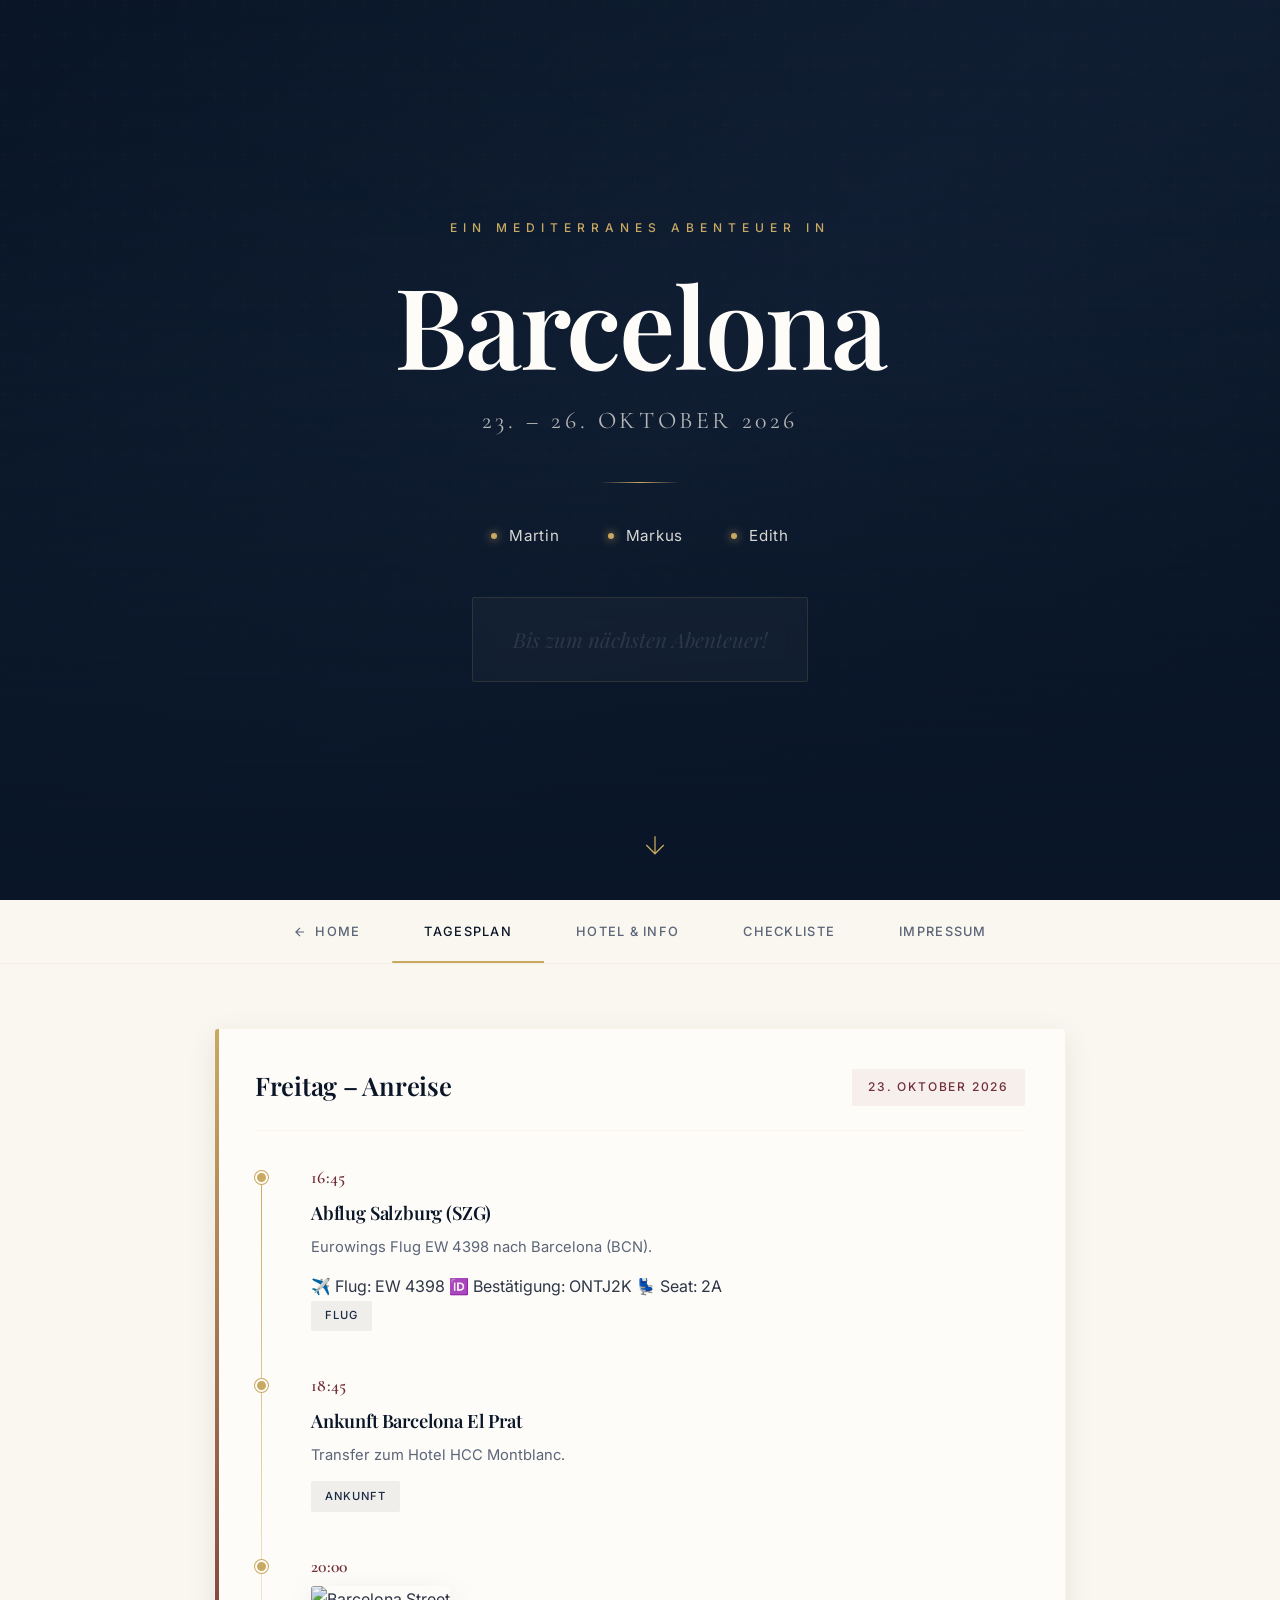
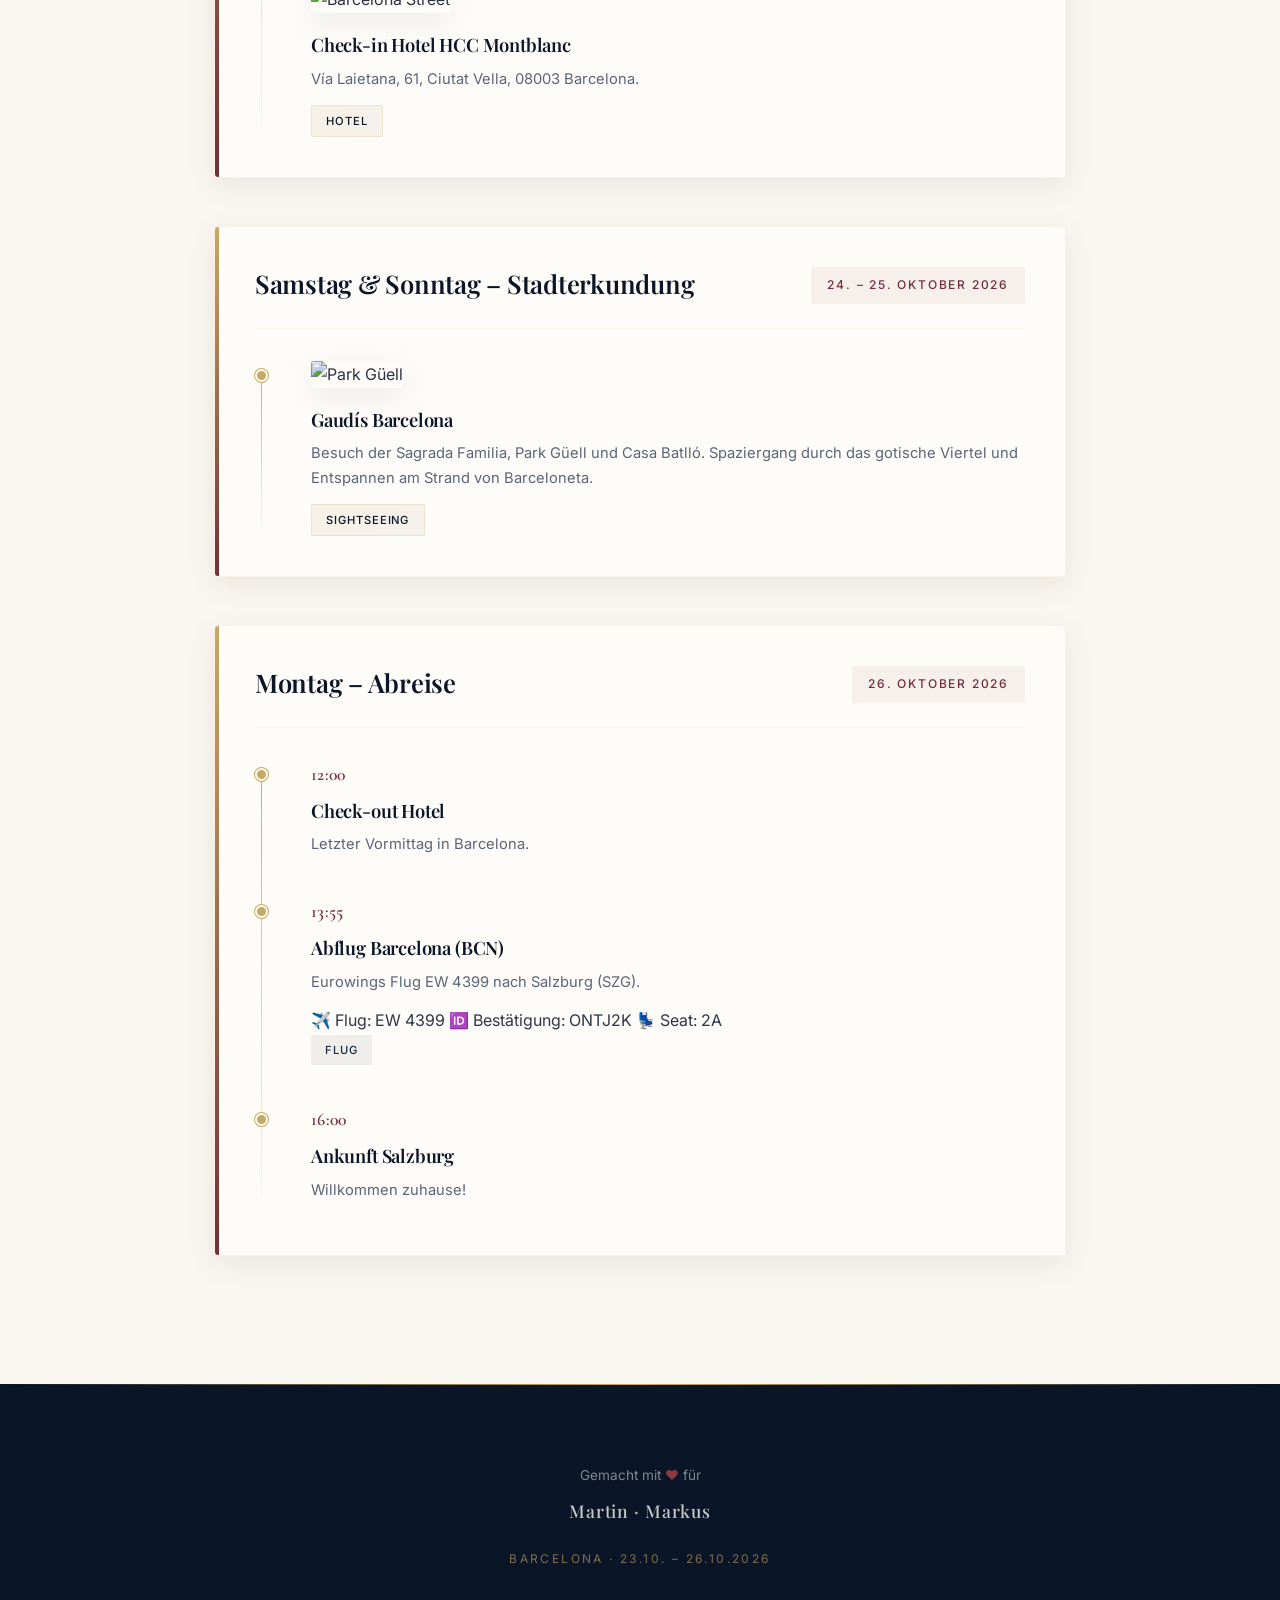
==== barcelona/index.html @ 57638e54 "feat: add Barcelona and Sicily trip pages, update portal with new trip cards and naming consistency" ====
<!doctype html>
<html lang="de">
    <head>
        <meta charset="UTF-8" />
        <meta name="viewport" content="width=device-width, initial-scale=1.0" />
        <title>Barcelona 2026 | Martin · Markus</title>
        <meta
            name="description"
            content="Reiseplan für Barcelona – 23. bis 26. Oktober 2026"
        />
        <meta name="theme-color" content="#0A1628" />
        <meta name="apple-mobile-web-app-capable" content="yes" />
        <meta
            name="apple-mobile-web-app-status-bar-style"
            content="black-translucent"
        />
        <meta name="apple-mobile-web-app-title" content="Barcelona 2026" />
        <meta property="og:title" content="Barcelona 2026" />
        <meta
            property="og:description"
            content="Reiseplan für Barcelona – 23. bis 26. Oktober 2026"
        />
        <meta property="og:type" content="website" />
        <link rel="manifest" href="../manifest.json" />
        <link
            rel="icon"
            href="data:image/svg+xml,%3Csvg xmlns='http://www.w3.org/2000/svg' viewBox='0 0 100 100'%3E%3Ctext y='.9em' font-size='90'%3E🇪🇸%3C/text%3E%3C/svg%3E"
        />
        <link rel="preconnect" href="https://fonts.googleapis.com" />
        <link rel="preconnect" href="https://fonts.gstatic.com" crossorigin />
        <link rel="preconnect" href="https://images.unsplash.com" crossorigin />
        <link
            href="https://fonts.googleapis.com/css2?family=Cormorant+Garamond:ital,wght@0,400;0,500;0,600;0,700;1,400;1,500&family=Inter:wght@300;400;500;600&family=Playfair+Display:ital,wght@0,400;0,500;0,600;0,700;0,800;1,400;1,500&display=swap"
            rel="stylesheet"
        />
        <link rel="stylesheet" href="../css/style.css" />
        <style>
            :root {
                /* Mediterranean / Spanish Palette */
                --theme-primary: #0a1628;
                --theme-primary-light: #1a2a42;
                --theme-primary-dark: #050d18;
                --theme-accent: #c9a962;
                --theme-accent-light: #ddbb70;
                --theme-accent-dark: #a68b4b;
                --theme-secondary: #722f37;
                --theme-secondary-light: #8b3a42;
                --hero-url: url("https://images.unsplash.com/photo-1511527661048-7fe73d85e9a4?w=1920&q=80"); /* Sagrada Familia */
            }
        </style>
    </head>
    <body data-trip-id="barcelona2026">
        <!-- ===== HEADER ===== -->
        <header>
            <div class="hero-bg"></div>
            <div class="hero-pattern"></div>
            <div class="hero-image" id="heroImage"></div>
            <div class="hero-overlay"></div>
            <div class="header-content">
                <p class="header-eyebrow">Ein mediterranes Abenteuer in</p>
                <h1>Barcelona</h1>
                <p class="subtitle">23. – 26. Oktober 2026</p>
                <hr class="gold-rule" />
                <div class="travelers">
                    <div class="traveler">
                        <span class="traveler-dot"></span>Martin
                    </div>
                    <div class="traveler">
                        <span class="traveler-dot"></span>Markus
                    </div>
                    <div class="traveler">
                        <span class="traveler-dot"></span>Edith
                    </div>
                </div>
                <div
                    class="countdown-container"
                    data-start="2026-10-23T16:45:00"
                    data-end="2026-10-26T16:00:00"
                >
                    <div class="countdown" id="countdown"></div>
                </div>
            </div>
            <div class="scroll-indicator">
                <svg viewBox="0 0 24 24">
                    <path d="M12 5v14M19 12l-7 7-7-7" />
                </svg>
            </div>
        </header>

        <!-- ===== NAVIGATION ===== -->
        <nav id="navbar">
            <div class="nav-container">
                <a
                    href="../index.html"
                    class="nav-btn"
                    style="
                        text-decoration: none;
                        display: flex;
                        align-items: center;
                        gap: 0.5rem;
                    "
                >
                    <svg
                        viewBox="0 0 24 24"
                        fill="none"
                        stroke="currentColor"
                        stroke-width="2"
                        style="width: 14px; height: 14px"
                    >
                        <path d="M19 12H5M12 19l-7-7 7-7" />
                    </svg>
                    Home
                </a>
                <button
                    class="nav-btn active"
                    onclick="showSection('plan', this)"
                >
                    Tagesplan
                </button>
                <button class="nav-btn" onclick="showSection('hotels', this)">
                    Hotel & Info
                </button>
                <button
                    class="nav-btn"
                    onclick="showSection('checklist', this)"
                >
                    Checkliste
                </button>
                <button
                    class="nav-btn"
                    onclick="showSection('impressum', this)"
                >
                    Impressum
                </button>
            </div>
        </nav>

        <!-- ===== MAIN ===== -->
        <main>
            <!-- ==================== TAGESPLAN ==================== -->
            <section id="plan" class="section active">
                <!-- DAY 1 -->
                <div class="day-card" data-date="2026-10-23">
                    <div class="day-header">
                        <h2 class="day-title">Freitag – Anreise</h2>
                        <span class="day-date">23. Oktober 2026</span>
                    </div>
                    <div class="timeline">
                        <div class="timeline-item">
                            <div class="timeline-time">16:45</div>
                            <div class="timeline-content">
                                <h3>Abflug Salzburg (SZG)</h3>
                                <p>
                                    Eurowings Flug EW 4398 nach Barcelona (BCN).
                                </p>
                                <div class="flight-info">
                                    <div class="flight-details">
                                        <span>✈️ Flug: EW 4398</span>
                                        <span>🆔 Bestätigung: ONTJ2K</span>
                                        <span>💺 Seat: 2A</span>
                                    </div>
                                </div>
                                <span class="tag transport">Flug</span>
                            </div>
                        </div>
                        <div class="timeline-item">
                            <div class="timeline-time">18:45</div>
                            <div class="timeline-content">
                                <h3>Ankunft Barcelona El Prat</h3>
                                <p>Transfer zum Hotel HCC Montblanc.</p>
                                <span class="tag transport">Ankunft</span>
                            </div>
                        </div>
                        <div class="timeline-item">
                            <div class="timeline-time">20:00</div>
                            <div class="timeline-content">
                                <img
                                    src="https://images.unsplash.com/photo-1583779457094-0cfcf1114e4a?w=800&q=80"
                                    alt="Barcelona Street"
                                    class="location-image"
                                    loading="lazy"
                                />
                                <h3>Check-in Hotel HCC Montblanc</h3>
                                <p>
                                    Vía Laietana, 61, Ciutat Vella, 08003
                                    Barcelona.
                                </p>
                                <span class="tag highlight">Hotel</span>
                            </div>
                        </div>
                    </div>
                </div>

                <!-- DAY 2 (Optional/Placeholder for content) -->
                <div class="day-card">
                    <div class="day-header">
                        <h2 class="day-title">
                            Samstag & Sonntag – Stadterkundung
                        </h2>
                        <span class="day-date">24. – 25. Oktober 2026</span>
                    </div>
                    <div class="timeline">
                        <div class="timeline-item">
                            <div class="timeline-content">
                                <img
                                    src="https://images.unsplash.com/photo-1523531294919-4bcd7c65e216?w=800&q=80"
                                    alt="Park Güell"
                                    class="location-image"
                                    loading="lazy"
                                />
                                <h3>Gaudís Barcelona</h3>
                                <p>
                                    Besuch der Sagrada Familia, Park Güell und
                                    Casa Batlló. Spaziergang durch das gotische
                                    Viertel und Entspannen am Strand von
                                    Barceloneta.
                                </p>
                                <span class="tag highlight">Sightseeing</span>
                            </div>
                        </div>
                    </div>
                </div>

                <!-- DAY 4 -->
                <div class="day-card" data-date="2026-10-26">
                    <div class="day-header">
                        <h2 class="day-title">Montag – Abreise</h2>
                        <span class="day-date">26. Oktober 2026</span>
                    </div>
                    <div class="timeline">
                        <div class="timeline-item">
                            <div class="timeline-time">12:00</div>
                            <div class="timeline-content">
                                <h3>Check-out Hotel</h3>
                                <p>Letzter Vormittag in Barcelona.</p>
                            </div>
                        </div>
                        <div class="timeline-item">
                            <div class="timeline-time">13:55</div>
                            <div class="timeline-content">
                                <h3>Abflug Barcelona (BCN)</h3>
                                <p>
                                    Eurowings Flug EW 4399 nach Salzburg (SZG).
                                </p>
                                <div class="flight-info">
                                    <div class="flight-details">
                                        <span>✈️ Flug: EW 4399</span>
                                        <span>🆔 Bestätigung: ONTJ2K</span>
                                        <span>💺 Seat: 2A</span>
                                    </div>
                                </div>
                                <span class="tag transport">Flug</span>
                            </div>
                        </div>
                        <div class="timeline-item">
                            <div class="timeline-time">16:00</div>
                            <div class="timeline-content">
                                <h3>Ankunft Salzburg</h3>
                                <p>Willkommen zuhause!</p>
                            </div>
                        </div>
                    </div>
                </div>
            </section>

            <!-- ==================== HOTEL & INFO ==================== -->
            <section id="hotels" class="section">
                <div class="day-card">
                    <div class="day-header">
                        <h2 class="day-title">Unterkunft</h2>
                    </div>
                    <div class="timeline">
                        <div class="timeline-item">
                            <div class="timeline-content">
                                <img
                                    src="https://images.unsplash.com/photo-1566073771259-6a8506099945?w=800&q=80"
                                    alt="Hotel"
                                    class="location-image"
                                    loading="lazy"
                                />
                                <h3>HCC Montblanc</h3>
                                <p>
                                    Vía Laietana, 61, Ciutat Vella, 08003
                                    Barcelona, Spanien
                                </p>
                                <p>
                                    <strong>Telefon:</strong> +34 933 43 55 55
                                </p>
                                <p><strong>Bestätigung:</strong> 6602003469</p>
                                <div class="map-container">
                                    <iframe
                                        src="https://www.openstreetmap.org/export/embed.html?bbox=2.170%2C41.385%2C2.180%2C41.390&amp;layer=mapnik&amp;marker=41.387%2C2.175"
                                    ></iframe>
                                </div>
                                <span class="tag highlight">Hotel</span>
                            </div>
                        </div>
                    </div>
                </div>
            </section>

            <!-- ==================== CHECKLISTE ==================== -->
            <section id="checklist" class="section">
                <div class="day-card">
                    <div class="day-header">
                        <h2 class="day-title">Reise-Checkliste</h2>
                    </div>
                    <div class="checklist">
                        <div class="checklist-item" onclick="toggleCheck(this)">
                            <div class="checkbox"></div>
                            <div class="checklist-text">
                                <h4>Online Check-in</h4>
                                <p>24h vor Abflug bei Eurowings</p>
                            </div>
                        </div>
                        <div class="checklist-item" onclick="toggleCheck(this)">
                            <div class="checkbox"></div>
                            <div class="checklist-text">
                                <h4>Sagrada Familia Tickets</h4>
                                <p>Frühzeitig online buchen!</p>
                            </div>
                            <span class="priority high">Wichtig</span>
                        </div>
                        <div class="checklist-item" onclick="toggleCheck(this)">
                            <div class="checkbox"></div>
                            <div class="checklist-text">
                                <h4>Park Güell Tickets</h4>
                                <p>Sonnenuntergang einplanen</p>
                            </div>
                        </div>
                    </div>
                </div>
            </section>

            <!-- ==================== IMPRESSUM ==================== -->
            <section id="impressum" class="section">
                <div class="day-card">
                    <div class="day-header">
                        <h2 class="day-title">Impressum</h2>
                    </div>
                    <div class="emergency-card">
                        <p><strong>Verantwortlich für den Inhalt:</strong></p>
                        <p>
                            Martin Danicek<br />
                            E-Mail: martin@danicek.at
                        </p>

                        <p style="margin-top: 1rem">
                            <strong>Haftungsausschluss:</strong><br />
                            Diese Website dient ausschließlich privaten Zwecken
                            zur Koordination der Familienreise.
                        </p>
                    </div>
                </div>
            </section>
        </main>

        <!-- ===== FOOTER ===== -->
        <footer>
            <p>Gemacht mit <span class="footer-heart">♥</span> für</p>
            <p class="footer-names">Martin · Markus</p>
            <p class="footer-date">Barcelona · 23.10. – 26.10.2026</p>
        </footer>

        <script src="../js/main.js"></script>
    </body>
</html>
---- css/style.css ----
:root {
    /* DEFAULT THEME (Can be overridden in trip index.html) */
    --theme-primary: #0A1628;
    --theme-primary-light: #1A2A42;
    --theme-primary-dark: #050D18;
    --theme-accent: #C9A962;
    --theme-accent-light: #DDBB70;
    --theme-accent-dark: #A68B4B;
    --theme-secondary: #722F37;
    --theme-secondary-light: #8B3A42;

    --cream: #FAF7F0;
    --cream-dark: #F0EBE0;
    --warm-white: #FEFCF8;
    --charcoal: #1F1F1F;
    --text-primary: #2D3748;
    --text-secondary: #5A6578;
    --text-muted: #8B95A5;

    /* Shadows */
    --shadow-sm: 0 2px 8px rgba(10, 22, 40, 0.06);
    --shadow-md: 0 8px 30px rgba(10, 22, 40, 0.08);
    --shadow-lg: 0 20px 60px rgba(10, 22, 40, 0.12);
    --shadow-accent: 0 8px 30px rgba(201, 169, 98, 0.15);

    /* Transitions */
    --transition-fast: 0.2s cubic-bezier(0.4, 0, 0.2, 1);
    --transition-base: 0.35s cubic-bezier(0.4, 0, 0.2, 1);
    --transition-slow: 0.5s cubic-bezier(0.4, 0, 0.2, 1);
    --transition-bounce: 0.5s cubic-bezier(0.34, 1.56, 0.64, 1);
}

* { margin: 0; padding: 0; box-sizing: border-box; }

html {
    scroll-behavior: smooth;
    scroll-padding-top: 80px;
}

body {
    font-family: 'Inter', -apple-system, BlinkMacSystemFont, sans-serif;
    background: var(--cream);
    color: var(--text-primary);
    line-height: 1.7;
    font-weight: 400;
    overflow-x: hidden;
    -webkit-font-smoothing: antialiased;
    -moz-osx-font-smoothing: grayscale;
}

/* ===== ANIMATED BACKGROUND PATTERN ===== */
body::before {
    content: '';
    position: fixed;
    inset: 0;
    z-index: -1;
    opacity: 0.4;
    background-image:
        radial-gradient(circle at 20% 30%, var(--theme-accent-opacity, rgba(201, 169, 98, 0.03)) 0%, transparent 40%),
        radial-gradient(circle at 80% 70%, var(--theme-secondary-opacity, rgba(114, 47, 55, 0.02)) 0%, transparent 40%);
    pointer-events: none;
}

/* ===== HEADER - PARALLAX HERO ===== */
header {
    position: relative;
    min-height: 100vh;
    display: flex;
    align-items: center;
    justify-content: center;
    overflow: hidden;
    background: var(--theme-primary);
}

.hero-bg {
    position: absolute;
    inset: 0;
    background:
        linear-gradient(135deg, var(--theme-primary) 0%, var(--theme-primary-light) 50%, var(--theme-primary) 100%);
    z-index: 0;
}

.hero-pattern {
    position: absolute;
    inset: 0;
    opacity: 0.03;
    background-image: url("data:image/svg+xml,%3Csvg width='60' height='60' viewBox='0 0 60 60' xmlns='http://www.w3.org/2000/svg'%3E%3Cg fill='none' fill-rule='evenodd'%3E%3Cg fill='%23C9A962' fill-opacity='1'%3E%3Cpath d='M36 34v-4h-2v4h-4v2h4v4h2v-4h4v-2h-4zm0-30V0h-2v4h-4v2h4v4h2V6h4V4h-4zM6 34v-4H4v4H0v2h4v4h2v-4h4v-2H6zM6 4V0H4v4H0v2h4v4h2V6h4V4H6z'/%3E%3C/g%3E%3C/g%3E%3C/svg%3E");
    animation: patternMove 60s linear infinite;
}

@keyframes patternMove {
    0% { transform: translate(0, 0); }
    100% { transform: translate(60px, 60px); }
}

.hero-image {
    position: absolute;
    inset: 0;
    background:
        linear-gradient(to bottom, rgba(10, 22, 40, 0.3) 0%, rgba(10, 22, 40, 0.7) 100%),
        var(--hero-url) center/cover;
    transform: scale(1.1);
    transition: transform 0.1s ease-out;
    will-change: transform;
}

.hero-overlay {
    position: absolute;
    inset: 0;
    background: linear-gradient(
        180deg,
        rgba(10, 22, 40, 0.4) 0%,
        rgba(10, 22, 40, 0.2) 40%,
        rgba(10, 22, 40, 0.6) 70%,
        var(--theme-primary) 100%
    );
}

.header-content {
    position: relative;
    z-index: 2;
    text-align: center;
    padding: 2rem;
    max-width: 900px;
}

.header-eyebrow {
    font-family: 'Inter', sans-serif;
    font-weight: 500;
    font-size: 0.75rem;
    letter-spacing: 6px;
    text-transform: uppercase;
    color: var(--theme-accent);
    margin-bottom: 2rem;
    opacity: 0;
    animation: fadeInUp 1s ease 0.3s forwards;
}

h1 {
    font-family: 'Playfair Display', serif;
    font-weight: 600;
    font-size: clamp(3.5rem, 10vw, 7rem);
    line-height: 0.95;
    color: var(--warm-white);
    margin-bottom: 0.5rem;
    letter-spacing: -0.02em;
    opacity: 0;
    animation: fadeInUp 1s ease 0.5s forwards;
}

.header-ampersand {
    font-family: 'Playfair Display', serif;
    font-style: italic;
    font-weight: 400;
    color: var(--theme-accent);
    font-size: 0.8em;
    display: inline-block;
    margin: 0 0.1em;
}

.subtitle {
    font-family: 'Cormorant Garamond', serif;
    font-weight: 400;
    font-size: clamp(1.1rem, 3vw, 1.5rem);
    color: rgba(250, 247, 240, 0.7);
    letter-spacing: 0.15em;
    text-transform: uppercase;
    margin-top: 1.5rem;
    opacity: 0;
    animation: fadeInUp 1s ease 0.7s forwards;
}

.gold-rule {
    width: 80px;
    height: 1px;
    background: linear-gradient(90deg, transparent, var(--theme-accent), transparent);
    margin: 2.5rem auto;
    border: none;
    opacity: 0;
    animation: fadeInUp 1s ease 0.9s forwards;
}

.travelers {
    display: flex;
    justify-content: center;
    gap: 3rem;
    margin-top: 1rem;
    flex-wrap: wrap;
    opacity: 0;
    animation: fadeInUp 1s ease 1.1s forwards;
}

.traveler {
    display: flex;
    align-items: center;
    gap: 0.75rem;
    font-weight: 400;
    font-size: 0.95rem;
    color: rgba(250, 247, 240, 0.85);
    letter-spacing: 0.05em;
}

.traveler-dot {
    width: 6px;
    height: 6px;
    border-radius: 50%;
    background: var(--theme-accent);
    box-shadow: 0 0 10px var(--theme-accent);
}

/* Countdown in Header */
.countdown-container {
    margin-top: 3rem;
    padding: 1.5rem 2.5rem;
    background: rgba(255, 255, 255, 0.03);
    backdrop-filter: blur(10px);
    border: 1px solid rgba(201, 169, 98, 0.15);
    border-radius: 2px;
    display: inline-block;
    opacity: 0;
    animation: fadeInUp 1s ease 1.3s forwards;
}

.countdown {
    display: flex;
    justify-content: center;
    gap: 2.5rem;
    flex-wrap: wrap;
}

.countdown-unit {
    text-align: center;
    min-width: 60px;
}

.countdown-number {
    font-family: 'Playfair Display', serif;
    font-weight: 600;
    font-size: 2.5rem;
    color: var(--theme-accent);
    line-height: 1;
    text-shadow: 0 0 30px rgba(201, 169, 98, 0.3);
}

.countdown-label {
    font-size: 0.65rem;
    letter-spacing: 0.2em;
    text-transform: uppercase;
    color: rgba(250, 247, 240, 0.5);
    margin-top: 0.5rem;
}

.scroll-indicator {
    position: absolute;
    bottom: 2rem;
    left: 50%;
    transform: translateX(-50%);
    opacity: 0;
    animation: fadeInUp 1s ease 1.5s forwards, bounce 2s ease-in-out 2.5s infinite;
}

.scroll-indicator svg {
    width: 30px;
    height: 30px;
    stroke: var(--theme-accent);
    stroke-width: 1;
    fill: none;
}

@keyframes bounce {
    0%, 100% { transform: translateX(-50%) translateY(0); }
    50% { transform: translateX(-50%) translateY(10px); }
}

@keyframes fadeInUp {
    from { opacity: 0; transform: translateY(30px); }
    to { opacity: 1; transform: translateY(0); }
}

/* ===== NAVIGATION - GLASSMORPHISM ===== */
nav {
    position: sticky;
    top: 0;
    z-index: 1000;
    background: rgba(250, 247, 240, 0.85);
    backdrop-filter: blur(20px);
    -webkit-backdrop-filter: blur(20px);
    border-bottom: 1px solid rgba(201, 169, 98, 0.1);
    padding: 0;
    transition: var(--transition-base);
}

nav.scrolled {
    background: rgba(250, 247, 240, 0.95);
    box-shadow: var(--shadow-md);
}

.nav-container {
    max-width: 1000px;
    margin: 0 auto;
    display: flex;
    justify-content: center;
    gap: 0;
    padding: 0 1rem;
}

.nav-btn {
    position: relative;
    padding: 1.3rem 2rem;
    background: transparent;
    border: none;
    color: var(--text-secondary);
    cursor: pointer;
    transition: var(--transition-base);
    font-family: 'Inter', sans-serif;
    font-size: 0.8rem;
    font-weight: 500;
    letter-spacing: 0.1em;
    text-transform: uppercase;
    overflow: hidden;
}

.nav-btn::before {
    content: '';
    position: absolute;
    bottom: 0;
    left: 50%;
    transform: translateX(-50%) scaleX(0);
    width: 30px;
    height: 2px;
    background: var(--theme-accent);
    transition: transform var(--transition-base);
}

.nav-btn::after {
    content: '';
    position: absolute;
    inset: 0;
    background: linear-gradient(180deg, transparent 0%, rgba(201, 169, 98, 0.03) 100%);
    opacity: 0;
    transition: opacity var(--transition-base);
}

.nav-btn:hover {
    color: var(--theme-primary);
}

.nav-btn:hover::before {
    transform: translateX(-50%) scaleX(1);
}

.nav-btn:hover::after {
    opacity: 1;
}

.nav-btn.active {
    color: var(--theme-primary);
}

.nav-btn.active::before {
    transform: translateX(-50%) scaleX(1);
    width: 100%;
}

/* ===== MAIN ===== */
main {
    max-width: 900px;
    margin: 0 auto;
    padding: 4rem 1.5rem 5rem;
}

.section {
    display: none;
}

.section.active {
    display: block;
    animation: sectionFadeIn 0.6s cubic-bezier(0.4, 0, 0.2, 1);
}

@keyframes sectionFadeIn {
    from { opacity: 0; transform: translateY(20px); }
    to { opacity: 1; transform: translateY(0); }
}

/* ===== DAY CARDS ===== */
.day-card {
    background: var(--warm-white);
    border-radius: 4px;
    padding: 2.5rem;
    margin-bottom: 3rem;
    border: 1px solid rgba(201, 169, 98, 0.12);
    box-shadow: var(--shadow-md);
    position: relative;
    overflow: hidden;
    transition: var(--transition-base);
}

.day-card:hover {
    box-shadow: var(--shadow-lg);
    transform: translateY(-2px);
}

.day-card::before {
    content: '';
    position: absolute;
    top: 0;
    left: 0;
    width: 4px;
    height: 100%;
    background: linear-gradient(180deg, var(--theme-accent) 0%, var(--theme-secondary) 100%);
}

.day-header {
    display: flex;
    justify-content: space-between;
    align-items: flex-start;
    margin-bottom: 2rem;
    flex-wrap: wrap;
    gap: 1rem;
    padding-bottom: 1.5rem;
    border-bottom: 1px solid rgba(201, 169, 98, 0.1);
}

.day-title {
    font-family: 'Playfair Display', serif;
    font-weight: 600;
    font-size: 1.6rem;
    color: var(--theme-primary);
    letter-spacing: -0.01em;
    line-height: 1.3;
}

.day-date {
    font-family: 'Inter', sans-serif;
    font-weight: 500;
    font-size: 0.75rem;
    letter-spacing: 0.15em;
    text-transform: uppercase;
    color: var(--theme-secondary);
    background: rgba(114, 47, 55, 0.06);
    padding: 0.5rem 1rem;
    border-radius: 2px;
    white-space: nowrap;
}

/* ===== TIMELINE ===== */
.timeline {
    position: relative;
    padding-left: 2rem;
}

.timeline::before {
    content: '';
    position: absolute;
    left: 6px;
    top: 8px;
    bottom: 8px;
    width: 1px;
    background: linear-gradient(to bottom, var(--theme-accent), rgba(201, 169, 98, 0.1));
}

.timeline-item {
    position: relative;
    margin-bottom: 2.5rem;
    padding-left: 1.5rem;
    opacity: 0;
    transform: translateX(-10px);
    transition: opacity 0.5s ease, transform 0.5s ease;
}

.timeline-item.visible {
    opacity: 1;
    transform: translateX(0);
}

.timeline-item::before {
    content: '';
    position: absolute;
    left: -2rem;
    top: 0.5rem;
    width: 9px;
    height: 9px;
    border-radius: 50%;
    background: var(--theme-accent);
    border: 2px solid var(--warm-white);
    box-shadow: 0 0 0 1px var(--theme-accent);
    transition: var(--transition-base);
}

.timeline-item:hover::before {
    transform: scale(1.3);
    box-shadow: 0 0 0 2px var(--theme-accent), 0 0 15px rgba(201, 169, 98, 0.4);
}

.timeline-item:last-child { margin-bottom: 0; }

.timeline-time {
    font-family: 'Cormorant Garamond', serif;
    font-weight: 600;
    color: var(--theme-secondary);
    font-size: 1.1rem;
    margin-bottom: 0.3rem;
    letter-spacing: 0.02em;
}

.timeline-content h3 {
    font-family: 'Playfair Display', serif;
    font-weight: 600;
    font-size: 1.15rem;
    margin-bottom: 0.4rem;
    color: var(--theme-primary);
    letter-spacing: -0.01em;
}

.timeline-content p {
    color: var(--text-secondary);
    font-size: 0.92rem;
    margin-bottom: 0.8rem;
    line-height: 1.7;
}

/* ===== IMAGES ===== */
.location-image {
    width: 100%;
    height: 240px;
    object-fit: cover;
    border-radius: 3px;
    margin-bottom: 1rem;
    box-shadow: var(--shadow-md);
    transition: var(--transition-slow);
    filter: brightness(0.95) saturate(0.95);
}

.location-image:hover {
    transform: scale(1.02);
    filter: brightness(1) saturate(1);
    box-shadow: var(--shadow-lg);
}

/* ===== MAP EMBED ===== */
.map-container {
    width: 100%;
    height: 200px;
    border-radius: 3px;
    overflow: hidden;
    margin-bottom: 1rem;
    box-shadow: var(--shadow-md);
    border: 1px solid rgba(201, 169, 98, 0.1);
}

.map-container iframe {
    width: 100%;
    height: 100%;
    border: none;
    filter: grayscale(0.2) contrast(1.05);
}

/* ===== TAGS ===== */
.tags {
    display: flex;
    flex-wrap: wrap;
    gap: 0.5rem;
    margin-top: 0.5rem;
}

.tag {
    display: inline-flex;
    align-items: center;
    padding: 0.35rem 0.9rem;
    font-size: 0.7rem;
    font-weight: 500;
    letter-spacing: 0.08em;
    text-transform: uppercase;
    border-radius: 2px;
    transition: var(--transition-fast);
}

.tag {
    background: rgba(10, 22, 40, 0.04);
    color: var(--text-secondary);
}

.tag:hover {
    background: rgba(10, 22, 40, 0.08);
    transform: translateY(-1px);
}

.tag.food {
    background: var(--theme-secondary-opacity, rgba(114, 47, 55, 0.08));
    color: var(--theme-secondary);
}

.tag.drink {
    background: var(--theme-accent-opacity-heavy, rgba(201, 169, 98, 0.12));
    color: var(--theme-accent-dark);
}

.tag.transport {
    background: rgba(10, 22, 40, 0.06);
    color: var(--theme-primary-light);
}

.tag.highlight {
    background: linear-gradient(135deg, rgba(201, 169, 98, 0.12) 0%, rgba(114, 47, 55, 0.06) 100%);
    color: var(--theme-primary);
    border: 1px solid rgba(201, 169, 98, 0.2);
}

/* ===== TRAIN INFO BOX ===== */
.train-info {
    background: linear-gradient(135deg, rgba(10, 22, 40, 0.02) 0%, rgba(201, 169, 98, 0.03) 100%);
    border: 1px solid rgba(201, 169, 98, 0.15);
    border-radius: 3px;
    padding: 1.2rem 1.5rem;
    margin: 1rem 0;
    font-size: 0.9rem;
}

.train-info-header {
    display: flex;
    align-items: center;
    gap: 0.5rem;
    font-weight: 600;
    color: var(--theme-primary);
    margin-bottom: 0.5rem;
    font-family: 'Playfair Display', serif;
}

.train-info-header svg {
    width: 18px;
    height: 18px;
    stroke: var(--theme-secondary);
}

.train-details {
    display: grid;
    grid-template-columns: repeat(auto-fit, minmax(150px, 1fr));
    gap: 0.8rem;
    margin-top: 0.8rem;
}

.train-detail {
    display: flex;
    align-items: center;
    gap: 0.4rem;
    font-size: 0.85rem;
    color: var(--text-secondary);
}

/* ===== RESTAURANTS ===== */
.restaurant-grid {
    display: grid;
    grid-template-columns: repeat(auto-fit, minmax(340px, 1fr));
    gap: 1.5rem;
    margin-top: 2rem;
}

.restaurant-card {
    background: var(--warm-white);
    border-radius: 4px;
    padding: 0;
    border: 1px solid rgba(201, 169, 98, 0.1);
    transition: var(--transition-base);
    position: relative;
    overflow: hidden;
    display: flex;
    flex-direction: column;
}

.restaurant-card:hover {
    transform: translateY(-6px);
    box-shadow: var(--shadow-accent);
}

.restaurant-card::before {
    content: '';
    position: absolute;
    top: 0;
    left: 0;
    width: 100%;
    height: 3px;
    background: linear-gradient(90deg, var(--theme-accent), var(--theme-secondary));
    transform: scaleX(0);
    transform-origin: left;
    transition: transform var(--transition-slow);
}

.restaurant-card:hover::before {
    transform: scaleX(1);
}

.restaurant-image-container {
    position: relative;
    overflow: hidden;
    height: 180px;
}

.restaurant-image {
    width: 100%;
    height: 100%;
    object-fit: cover;
    transition: var(--transition-slow);
}

.restaurant-card:hover .restaurant-image {
    transform: scale(1.08);
}

.restaurant-image-overlay {
    position: absolute;
    inset: 0;
    background: linear-gradient(to top, rgba(10, 22, 40, 0.4) 0%, transparent 50%);
}

.restaurant-content {
    padding: 1.5rem;
    flex: 1;
    display: flex;
    flex-direction: column;
}

.restaurant-name {
    font-family: 'Playfair Display', serif;
    font-weight: 600;
    font-size: 1.2rem;
    color: var(--theme-primary);
    margin-bottom: 0.3rem;
}

.restaurant-type {
    color: var(--text-muted);
    font-size: 0.82rem;
    margin-bottom: 1rem;
    padding-bottom: 1rem;
    border-bottom: 1px solid rgba(201, 169, 98, 0.1);
}

.restaurant-details {
    flex: 1;
}

.restaurant-detail {
    display: flex;
    align-items: flex-start;
    gap: 0.6rem;
    margin-bottom: 0.6rem;
    font-size: 0.87rem;
    color: var(--text-secondary);
    line-height: 1.5;
}

.restaurant-detail svg {
    width: 16px;
    height: 16px;
    stroke: var(--theme-secondary);
    flex-shrink: 0;
    margin-top: 2px;
}

.restaurant-detail .urgent {
    color: var(--theme-secondary);
    font-weight: 500;
}

/* ===== BUTTONS ===== */
.btn {
    display: inline-flex;
    align-items: center;
    justify-content: center;
    gap: 0.5rem;
    padding: 0.75rem 1.5rem;
    font-family: 'Inter', sans-serif;
    font-weight: 500;
    font-size: 0.78rem;
    letter-spacing: 0.08em;
    text-transform: uppercase;
    text-decoration: none;
    border-radius: 2px;
    border: none;
    cursor: pointer;
    transition: var(--transition-base);
    margin-top: 1rem;
    background: var(--theme-primary);
    color: var(--cream);
    position: relative;
    overflow: hidden;
}

.btn::before {
    content: '';
    position: absolute;
    inset: 0;
    background: linear-gradient(135deg, transparent 0%, rgba(255,255,255,0.1) 100%);
    opacity: 0;
    transition: opacity var(--transition-fast);
}

.btn:hover {
    background: var(--theme-primary-light);
    transform: translateY(-2px);
    box-shadow: var(--shadow-md);
}

.btn:hover::before {
    opacity: 1;
}

.btn-secondary {
    background: transparent;
    color: var(--text-secondary);
    border: 1px solid rgba(201, 169, 98, 0.3);
}

.btn-secondary:hover {
    background: rgba(201, 169, 98, 0.06);
    color: var(--theme-primary);
    border-color: rgba(201, 169, 98, 0.5);
}

.btn-urgent {
    background: var(--theme-secondary);
}

.btn-urgent:hover {
    background: var(--theme-secondary-light);
}

.btn svg {
    width: 14px;
    height: 14px;
    transition: transform var(--transition-fast);
}

.btn:hover svg {
    transform: translateX(3px);
}

/* ===== CHECKLIST ===== */
.checklist {
    margin-top: 1rem;
}

.checklist-item {
    display: flex;
    align-items: center;
    gap: 1.2rem;
    padding: 1.2rem;
    border-bottom: 1px solid rgba(201, 169, 98, 0.08);
    cursor: pointer;
    transition: var(--transition-base);
    border-radius: 3px;
    margin-bottom: 0.5rem;
}

.checklist-item:hover {
    background: rgba(201, 169, 98, 0.03);
    padding-left: 1.5rem;
}

.checklist-item:last-child { border-bottom: none; margin-bottom: 0; }

.checkbox {
    width: 24px;
    height: 24px;
    border: 2px solid var(--theme-accent);
    border-radius: 3px;
    display: flex;
    align-items: center;
    justify-content: center;
    flex-shrink: 0;
    transition: var(--transition-bounce);
    background: transparent;
}

.checklist-item:hover .checkbox {
    transform: scale(1.1);
    box-shadow: 0 0 0 4px rgba(201, 169, 98, 0.1);
}

.checklist-item.checked .checkbox {
    background: var(--theme-primary);
    border-color: var(--theme-primary);
}

.checklist-item.checked .checkbox::after {
    content: '';
    width: 6px;
    height: 10px;
    border: solid var(--theme-accent);
    border-width: 0 2px 2px 0;
    transform: rotate(45deg) translate(-1px, -1px);
}

.checklist-item.checked .checklist-text h4 {
    text-decoration: line-through;
    color: var(--text-muted);
}

.checklist-text { flex: 1; }

.checklist-text h4 {
    font-family: 'Playfair Display', serif;
    font-weight: 500;
    font-size: 1rem;
    margin-bottom: 0.2rem;
    color: var(--theme-primary);
    transition: color var(--transition-fast);
}

.checklist-text p {
    font-size: 0.85rem;
    color: var(--text-muted);
}

.priority {
    padding: 0.3rem 0.8rem;
    border-radius: 2px;
    font-size: 0.68rem;
    font-weight: 500;
    letter-spacing: 0.06em;
    text-transform: uppercase;
    flex-shrink: 0;
}

.priority.high { background: var(--theme-secondary-opacity, rgba(114, 47, 55, 0.1)); color: var(--theme-secondary); }
.priority.medium { background: var(--theme-accent-opacity-heavy, rgba(201, 169, 98, 0.12)); color: var(--theme-accent-dark); }
.priority.low { background: rgba(10, 22, 40, 0.06); color: var(--text-secondary); }

/* ===== BACKUP ===== */
.backup-grid {
    display: grid;
    grid-template-columns: repeat(auto-fit, minmax(280px, 1fr));
    gap: 1.2rem;
    margin-top: 1.5rem;
}

.backup-card {
    background: var(--warm-white);
    border: 1px solid rgba(201, 169, 98, 0.1);
    border-radius: 4px;
    padding: 1.5rem;
    transition: var(--transition-base);
    position: relative;
}

.backup-card:hover {
    box-shadow: var(--shadow-md);
    transform: translateY(-3px);
    border-color: rgba(201, 169, 98, 0.2);
}

.backup-card::before {
    content: '';
    position: absolute;
    top: 0;
    left: 0;
    width: 3px;
    height: 0;
    background: var(--theme-secondary);
    transition: height var(--transition-base);
}

.backup-card:hover::before {
    height: 100%;
}

.backup-card h4 {
    font-family: 'Playfair Display', serif;
    color: var(--theme-secondary);
    font-weight: 600;
    font-size: 0.95rem;
    margin-bottom: 0.8rem;
}

.backup-card p {
    font-size: 0.88rem;
    color: var(--text-secondary);
    line-height: 1.7;
}

.backup-card a {
    color: var(--theme-primary);
    text-decoration: none;
    font-weight: 500;
    font-size: 0.85rem;
    border-bottom: 1px solid var(--theme-accent);
    transition: var(--transition-fast);
}

.backup-card a:hover {
    color: var(--theme-secondary);
    border-color: var(--theme-secondary);
}

/* ===== FOOTER ===== */
footer {
    text-align: center;
    padding: 5rem 2rem;
    background: var(--theme-primary);
    color: rgba(250, 247, 240, 0.5);
    font-size: 0.85rem;
    position: relative;
}

footer::before {
    content: '';
    position: absolute;
    top: 0;
    left: 0;
    right: 0;
    height: 1px;
    background: linear-gradient(90deg, transparent, var(--theme-accent), transparent);
}

.footer-heart {
    color: var(--theme-secondary-light);
    animation: heartbeat 2s ease-in-out infinite;
    display: inline-block;
}

@keyframes heartbeat {
    0%, 100% { transform: scale(1); }
    50% { transform: scale(1.1); }
}

.footer-names {
    font-family: 'Playfair Display', serif;
    font-weight: 500;
    font-size: 1.1rem;
    color: rgba(250, 247, 240, 0.8);
    margin-top: 0.5rem;
    letter-spacing: 0.05em;
}

.footer-date {
    font-size: 0.75rem;
    letter-spacing: 0.2em;
    text-transform: uppercase;
    margin-top: 1.5rem;
    color: var(--theme-accent);
    opacity: 0.6;
}

/* ===== SECTION HEADERS ===== */
.section-intro {
    color: var(--text-secondary);
    margin-bottom: 1.5rem;
    font-size: 0.95rem;
    font-style: italic;
    font-family: 'Cormorant Garamond', serif;
}

/* ===== QUICK LINKS BAR ===== */
.quick-links {
    display: flex;
    flex-wrap: wrap;
    gap: 1rem;
    justify-content: center;
    margin-bottom: 2rem;
    padding: 1rem;
    background: rgba(201, 169, 98, 0.04);
    border-radius: 4px;
    border: 1px solid rgba(201, 169, 98, 0.1);
}

.quick-link {
    display: inline-flex;
    align-items: center;
    gap: 0.4rem;
    padding: 0.5rem 1rem;
    font-size: 0.8rem;
    color: var(--text-secondary);
    text-decoration: none;
    border-radius: 2px;
    transition: var(--transition-fast);
    background: var(--warm-white);
    border: 1px solid rgba(201, 169, 98, 0.15);
}

.quick-link:hover {
    color: var(--theme-primary);
    border-color: var(--theme-accent);
    box-shadow: var(--shadow-sm);
}

.quick-link svg {
    width: 14px;
    height: 14px;
    stroke: var(--theme-secondary);
}

/* ===== RESPONSIVE ===== */
@media (max-width: 768px) {
    header { min-height: 90vh; }
    .header-content { padding: 1.5rem; }
    .day-card { padding: 1.8rem; margin-bottom: 2rem; }
    .day-header { flex-direction: column; align-items: flex-start; }
    .timeline { padding-left: 1.5rem; }
    .timeline::before { left: 4px; }
    .timeline-item::before { left: -1.75rem; width: 8px; height: 8px; }
    .travelers { gap: 1.5rem; }
    .location-image { height: 180px; }
    .restaurant-grid { grid-template-columns: 1fr; }
    .nav-btn { padding: 1rem 1.2rem; font-size: 0.75rem; letter-spacing: 0.06em; }
    .countdown-container { padding: 1rem 1.5rem; }
    .countdown { gap: 1.5rem; }
    .countdown-number { font-size: 2rem; }
    .map-container { height: 160px; }
}

@media (max-width: 480px) {
    h1 { font-size: 2.8rem; }
    .header-ampersand { font-size: 2.2rem; }
    .day-card { padding: 1.5rem; }
    .nav-btn { padding: 0.9rem 0.8rem; font-size: 0.7rem; }
    .backup-grid { grid-template-columns: 1fr; }
    .train-details { grid-template-columns: 1fr; }
    .quick-links { padding: 0.8rem; }
    .quick-link { font-size: 0.75rem; padding: 0.4rem 0.8rem; }
}

/* ===== PRINT ===== */
@media print {
    nav, .scroll-indicator, .hero-pattern, .hero-image { display: none; }
    header { min-height: auto; padding: 3rem 2rem; background: var(--theme-primary); }
    .section { display: block !important; page-break-before: always; }
    .section:first-of-type { page-break-before: avoid; }
    .day-card { break-inside: avoid; box-shadow: none; border: 1px solid #ddd; }
    .location-image { max-height: 150px; }
    .map-container { display: none; }
}

/* ===== LIVE MODE ===== */
.current-day {
    border: 2px solid var(--theme-accent);
    box-shadow: var(--shadow-accent), 0 0 0 1px var(--theme-accent);
}

.current-day::before {
    width: 6px;
    background: linear-gradient(180deg, var(--theme-accent) 0%, var(--theme-secondary) 50%, var(--theme-accent) 100%);
}

.live-badge {
    display: inline-flex;
    align-items: center;
    gap: 0.4rem;
    padding: 0.25rem 0.7rem;
    background: var(--theme-secondary);
    color: var(--warm-white);
    font-family: 'Inter', sans-serif;
    font-size: 0.65rem;
    font-weight: 500;
    letter-spacing: 0.08em;
    text-transform: uppercase;
    border-radius: 2px;
    margin-left: 0.6rem;
    vertical-align: middle;
    animation: pulse 2s ease-in-out infinite;
}

.live-badge::before {
    content: '';
    width: 5px;
    height: 5px;
    background: #4ade80;
    border-radius: 50%;
    box-shadow: 0 0 6px #4ade80;
}

@keyframes pulse {
    0%, 100% { opacity: 1; }
    50% { opacity: 0.75; }
}

.trip-status {
    text-align: center;
    padding: 1rem;
    background: rgba(201, 169, 98, 0.08);
    border: 1px solid rgba(201, 169, 98, 0.15);
    border-radius: 4px;
    margin-bottom: 2rem;
    font-family: 'Playfair Display', serif;
    color: var(--theme-primary);
    font-size: 1.05rem;
    letter-spacing: 0.02em;
}

.trip-status.ended {
    background: rgba(10, 22, 40, 0.04);
    border-color: rgba(10, 22, 40, 0.1);
    color: var(--text-muted);
}

/* ===== EMERGENCY & INFO CARDS ===== */
.emergency-card {
    background: linear-gradient(135deg, rgba(114, 47, 55, 0.06) 0%, rgba(114, 47, 55, 0.02) 100%);
    border: 1px solid rgba(114, 47, 55, 0.15);
    border-radius: 4px;
    padding: 1.5rem;
    margin-bottom: 1.5rem;
}

.emergency-card h4 {
    font-family: 'Playfair Display', serif;
    color: var(--theme-secondary);
    font-weight: 600;
    font-size: 1rem;
    margin-bottom: 1rem;
    display: flex;
    align-items: center;
    gap: 0.5rem;
}

.info-grid {
    display: grid;
    grid-template-columns: repeat(auto-fit, minmax(220px, 1fr));
    gap: 1rem;
}

.info-item {
    display: flex;
    align-items: flex-start;
    gap: 0.6rem;
    font-size: 0.88rem;
    color: var(--text-secondary);
    line-height: 1.5;
}

.info-item strong {
    color: var(--theme-primary);
    display: block;
    font-size: 0.75rem;
    text-transform: uppercase;
    letter-spacing: 0.06em;
    margin-bottom: 0.15rem;
    font-weight: 600;
}

.info-item svg {
    width: 16px;
    height: 16px;
    stroke: var(--theme-secondary);
    flex-shrink: 0;
    margin-top: 2px;
}

.emergency-number {
    font-family: 'Playfair Display', serif;
    font-size: 1.2rem;
    color: var(--theme-secondary);
    font-weight: 600;
    letter-spacing: 0.02em;
}

/* ===== REDUCED MOTION ===== */
@media (prefers-reduced-motion: reduce) {
    *, *::before, *::after {
        animation-duration: 0.01ms !important;
        animation-iteration-count: 1 !important;
        transition-duration: 0.01ms !important;
        scroll-behavior: auto !important;
    }
    .hero-pattern { animation: none; }
    .scroll-indicator { animation: none; }
    .live-badge { animation: none; }
}

/* ===== UTILITY ===== */
.text-center { text-align: center; }
.mt-2 { margin-top: 2rem; }
.mb-2 { margin-bottom: 2rem; }
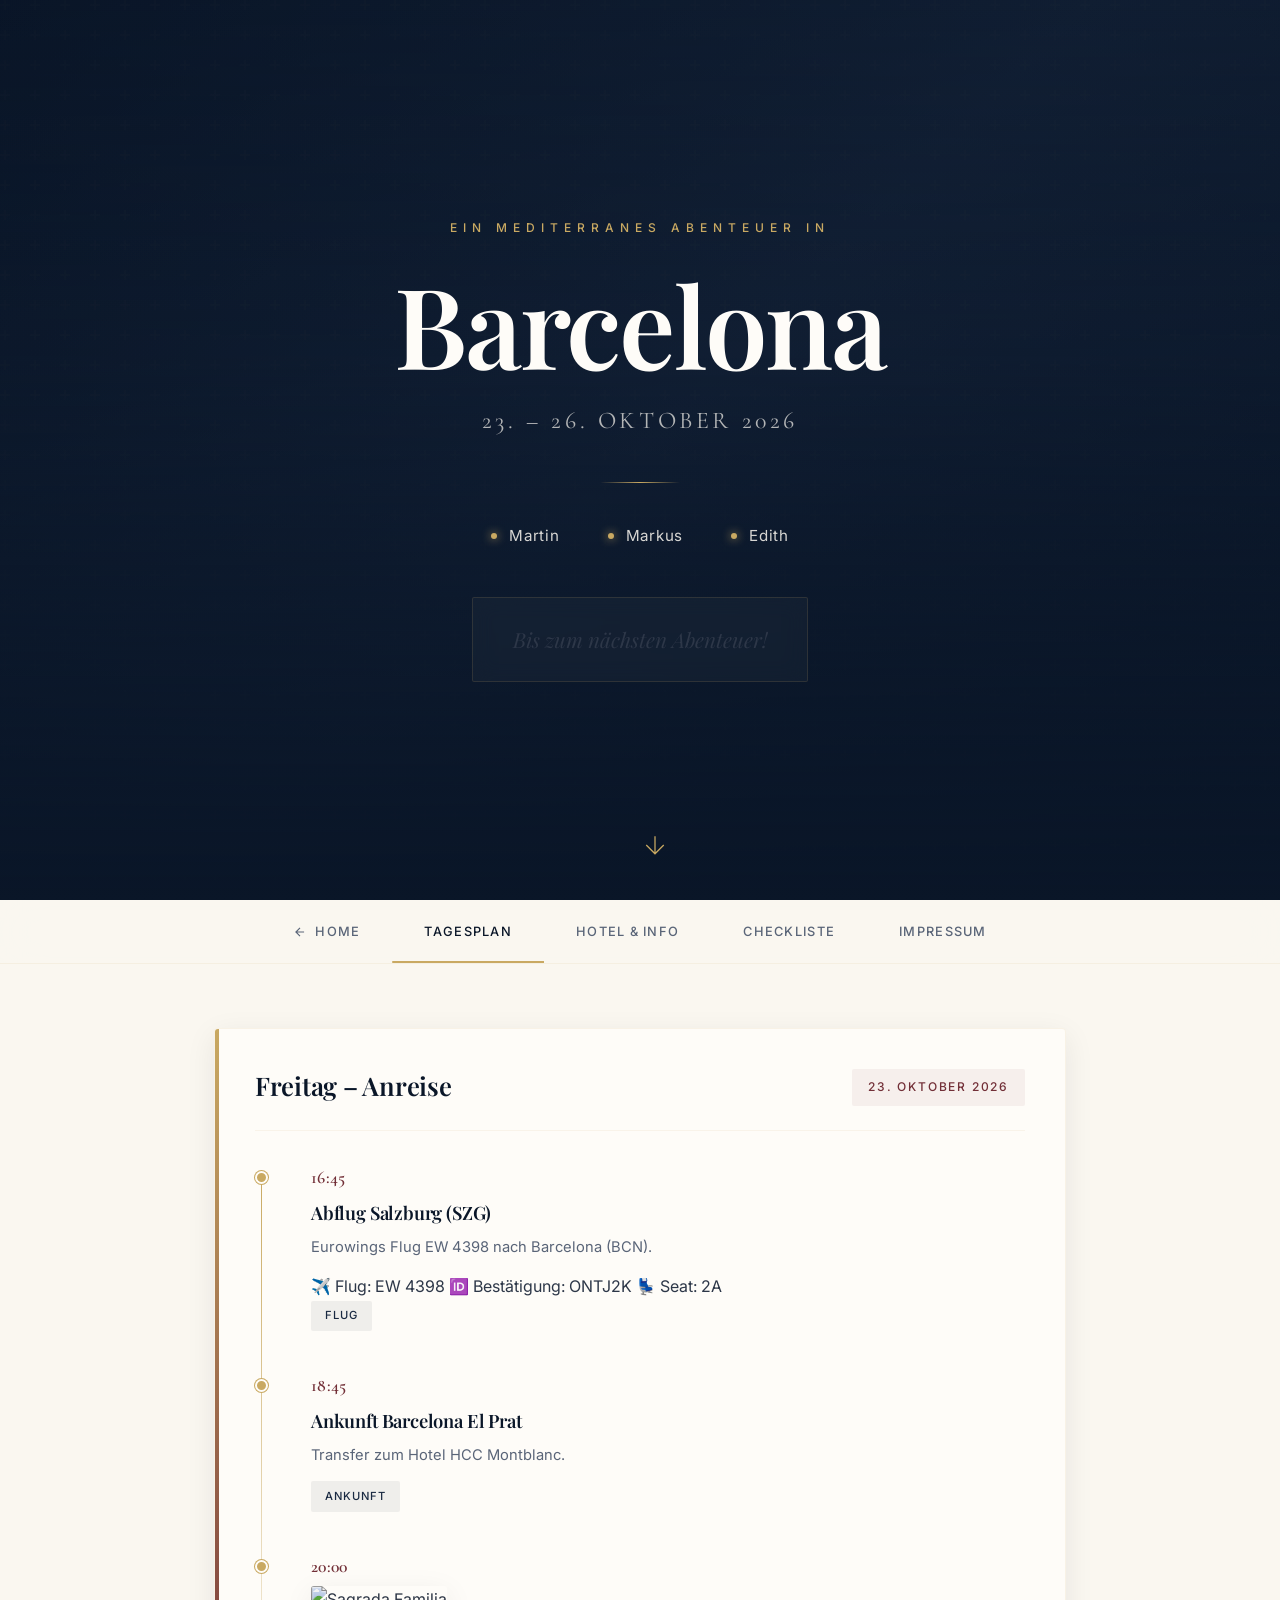
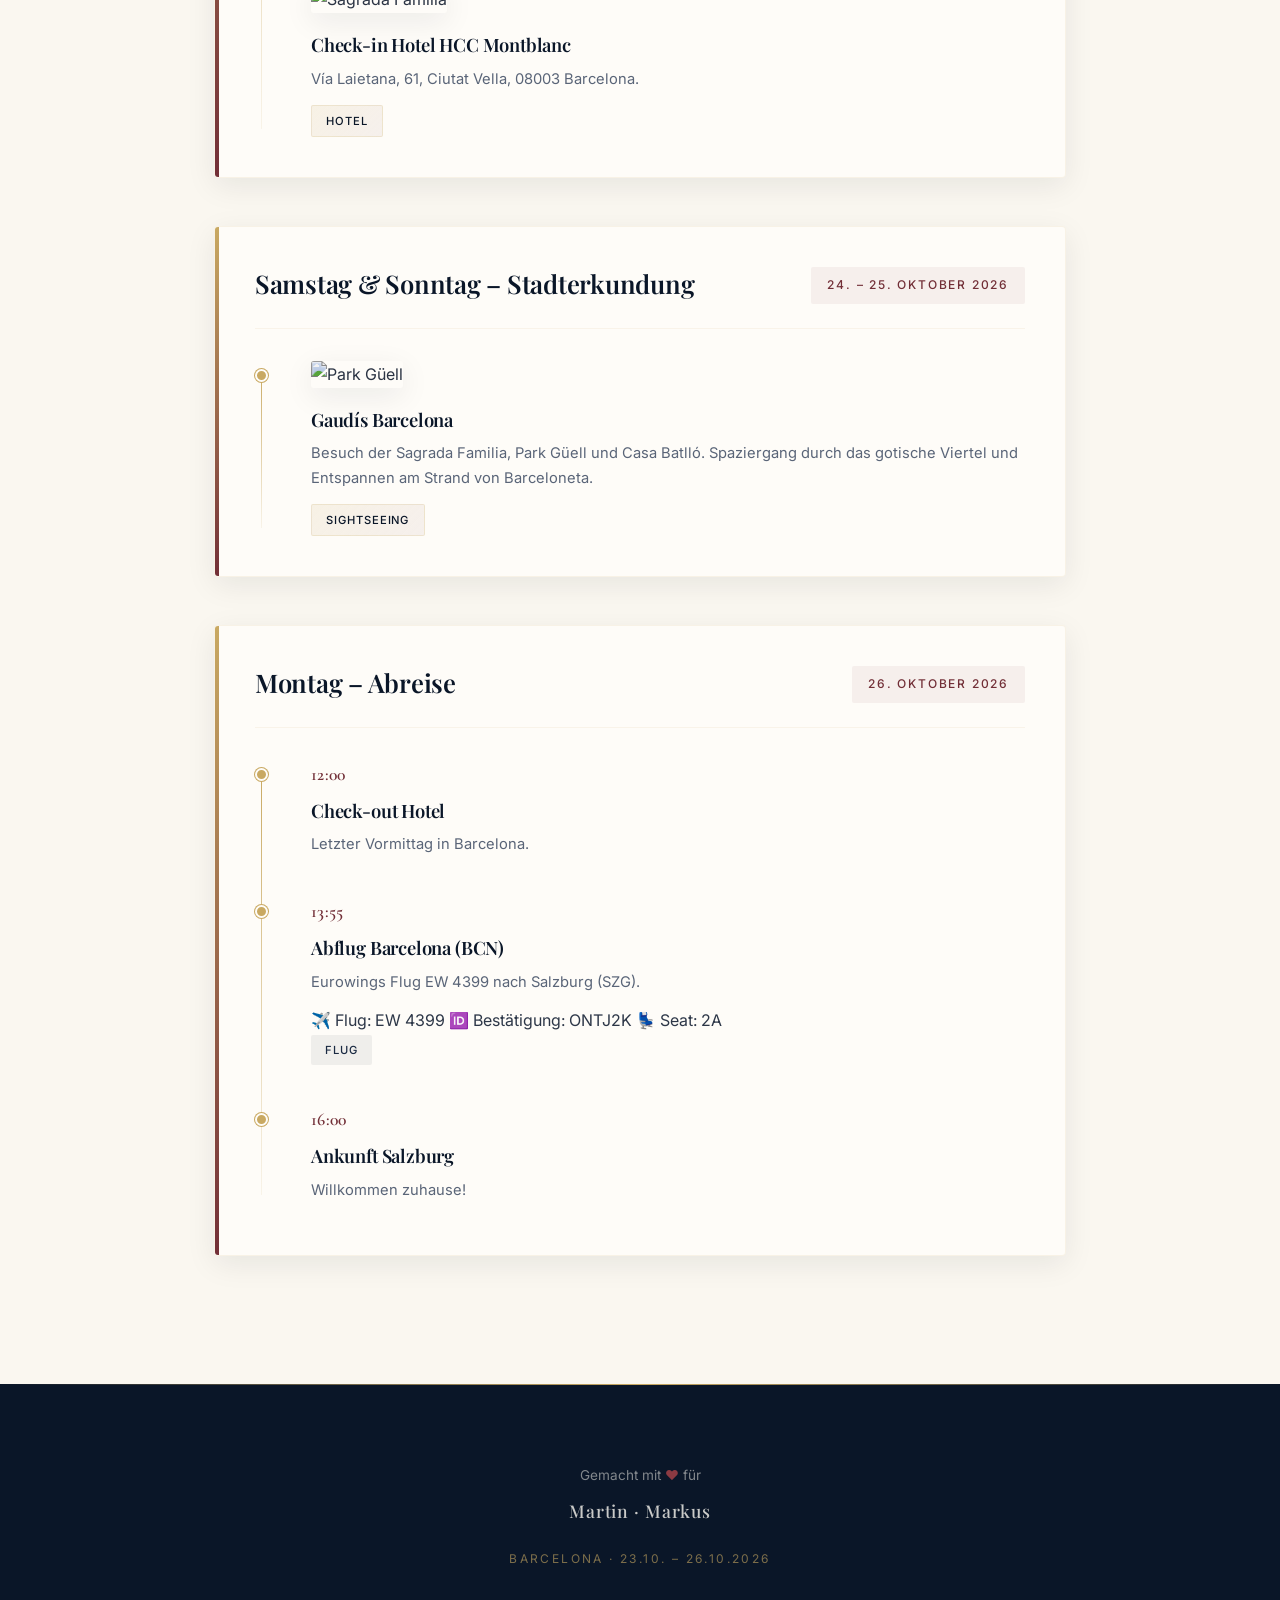
==== commit 70cddf7e: "style: update hero and location images for Barcelona and Sicily for better accuracy and impact" ====
--- a/barcelona/index.html
+++ b/barcelona/index.html
@@ -45,7 +45,7 @@
                 --theme-accent-dark: #a68b4b;
                 --theme-secondary: #722f37;
                 --theme-secondary-light: #8b3a42;
-                --hero-url: url("https://images.unsplash.com/photo-1511527661048-7fe73d85e9a4?w=1920&q=80"); /* Sagrada Familia */
+                --hero-url: url("https://images.unsplash.com/photo-1539333302071-f8e8cdce0929?w=1920&q=80"); /* Eixample Aerial */
             }
         </style>
     </head>
@@ -175,8 +175,8 @@
                             <div class="timeline-time">20:00</div>
                             <div class="timeline-content">
                                 <img
-                                    src="https://images.unsplash.com/photo-1583779457094-0cfcf1114e4a?w=800&q=80"
-                                    alt="Barcelona Street"
+                                    src="https://images.unsplash.com/photo-1511527661048-7fe73d85e9a4?w=800&q=80"
+                                    alt="Sagrada Familia"
                                     class="location-image"
                                     loading="lazy"
                                 />
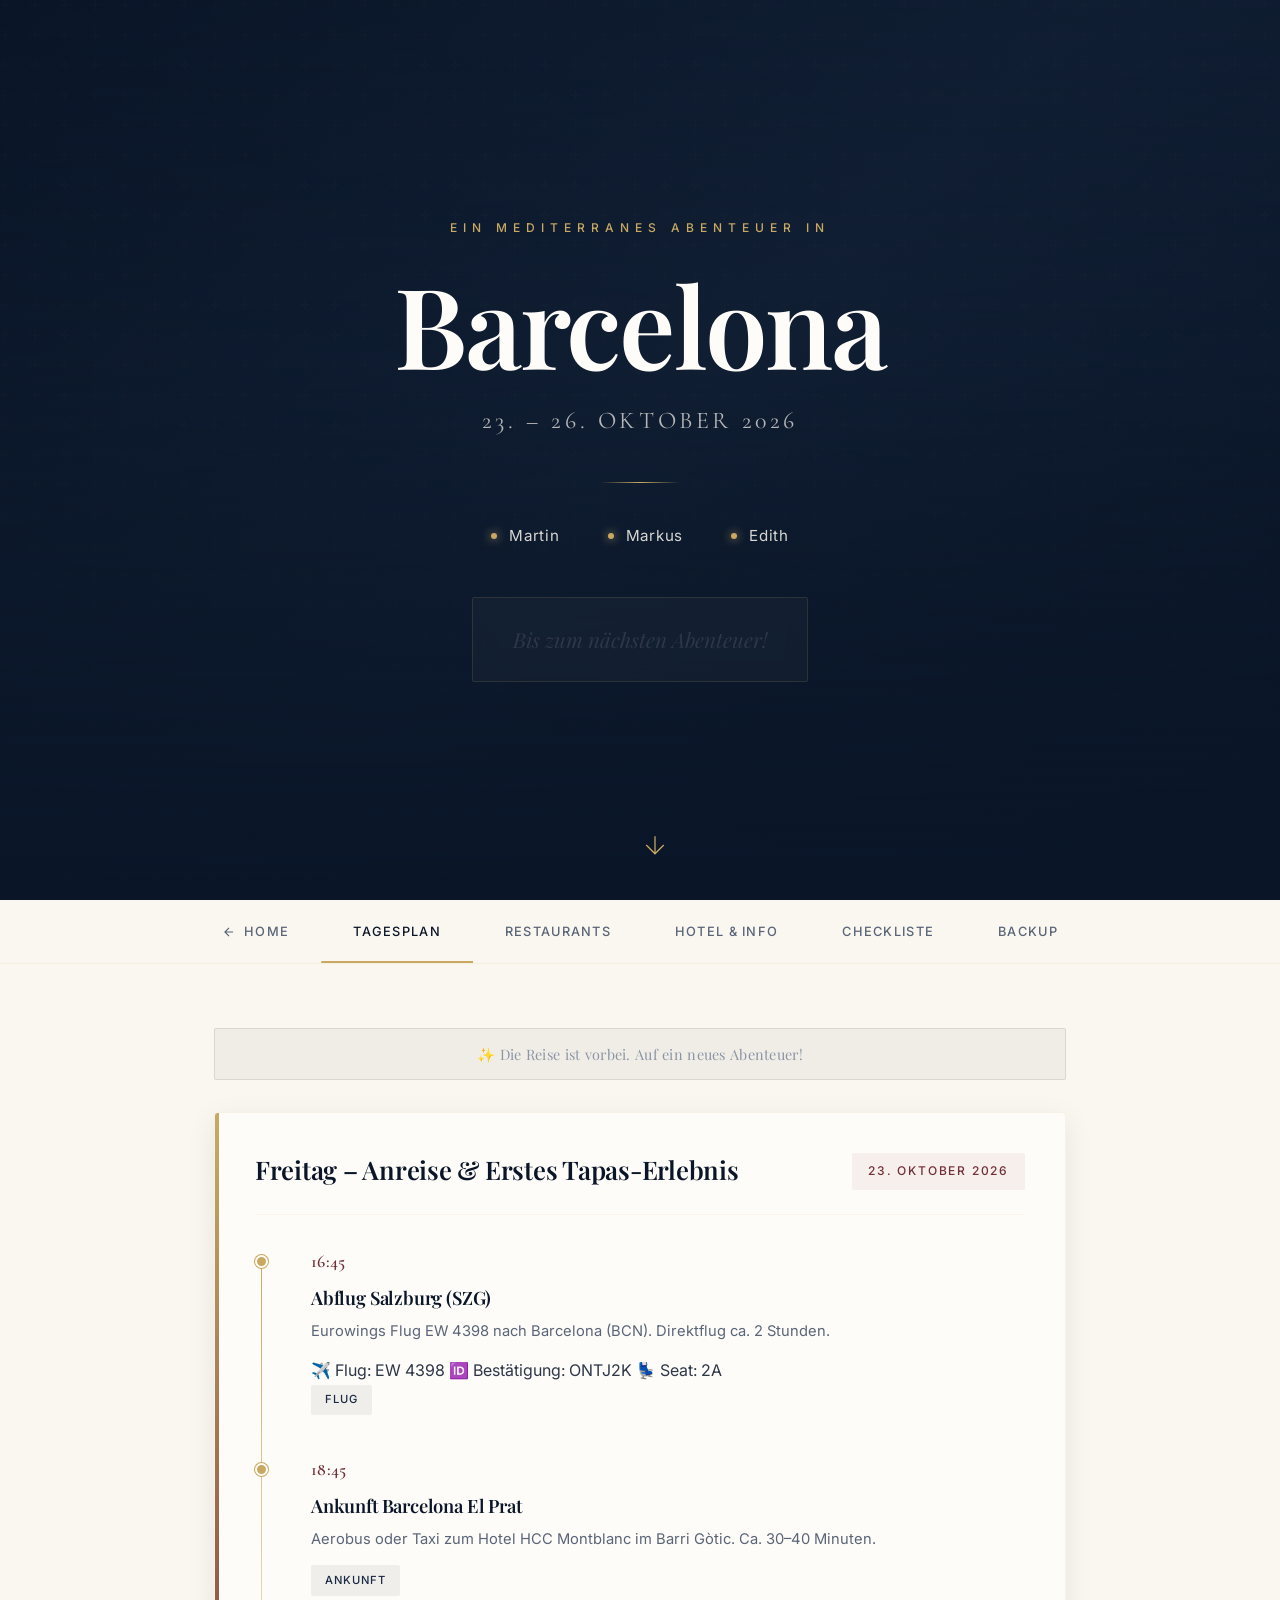
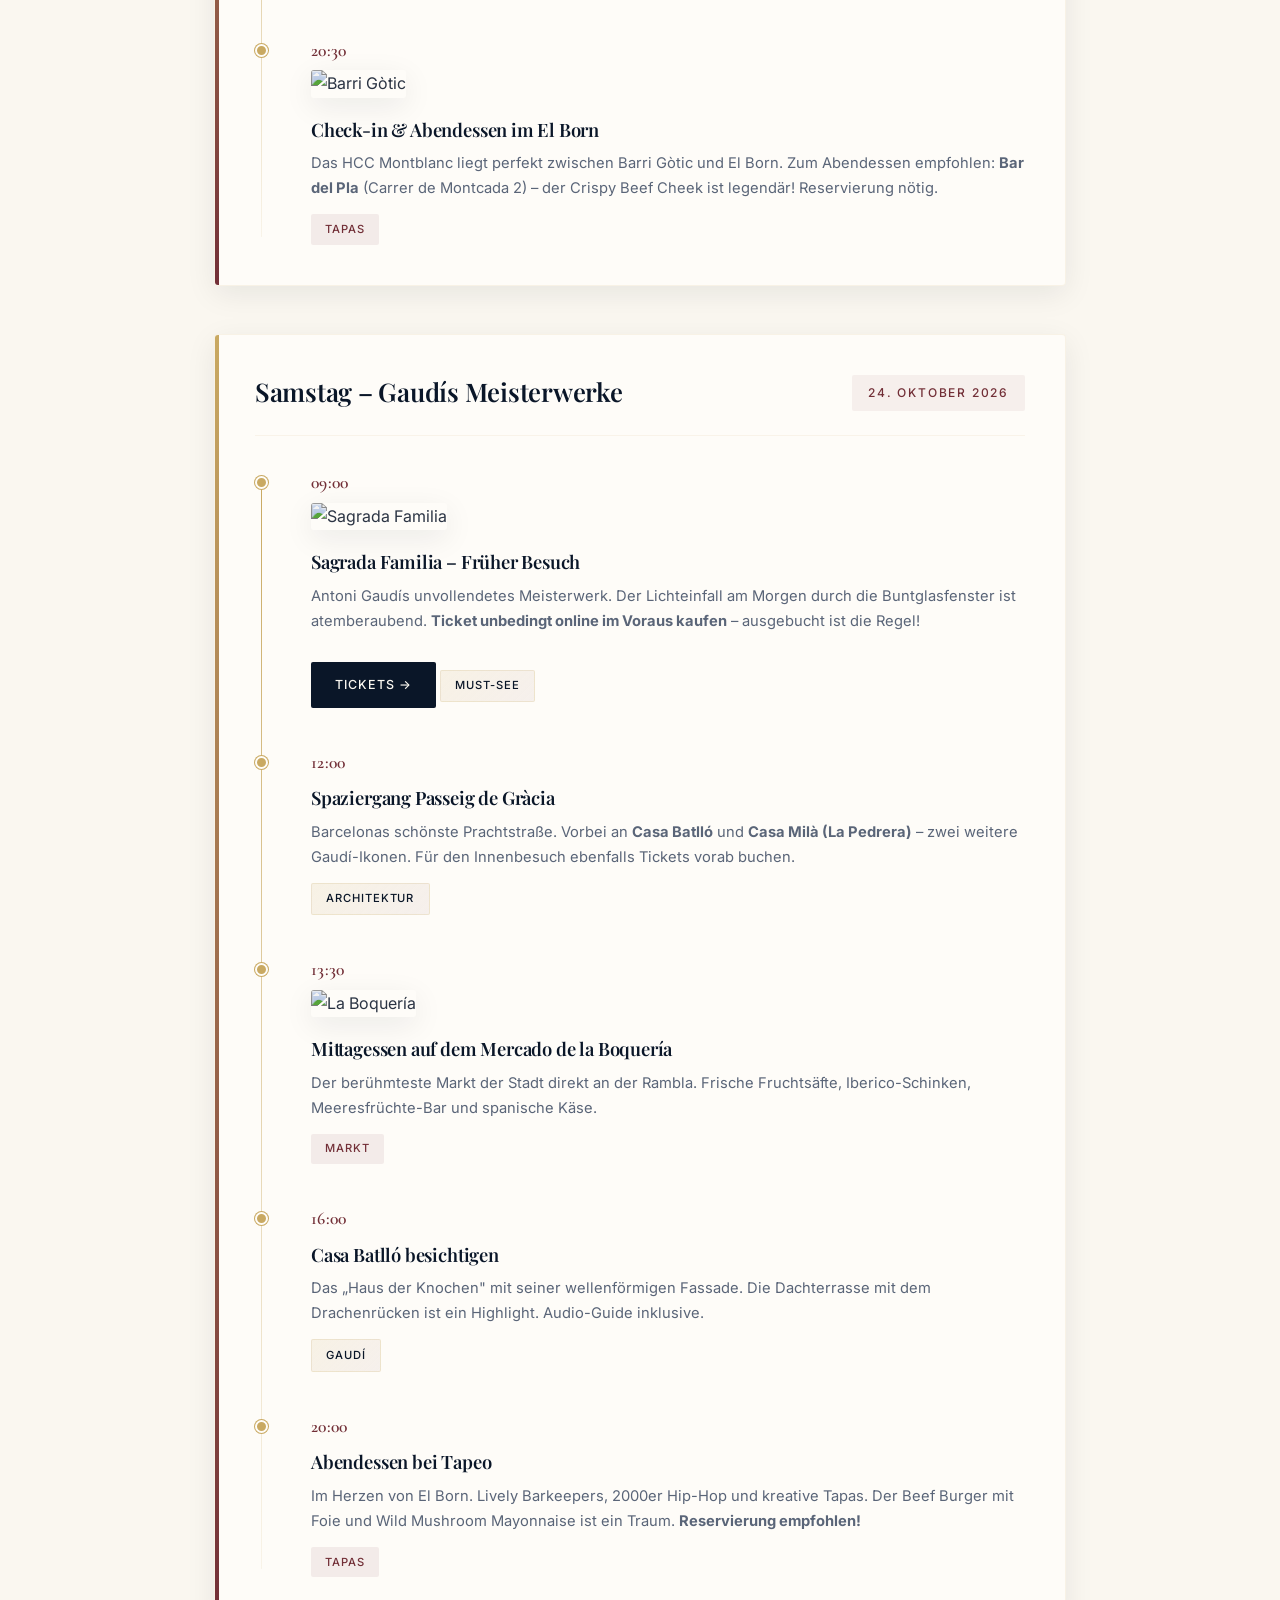
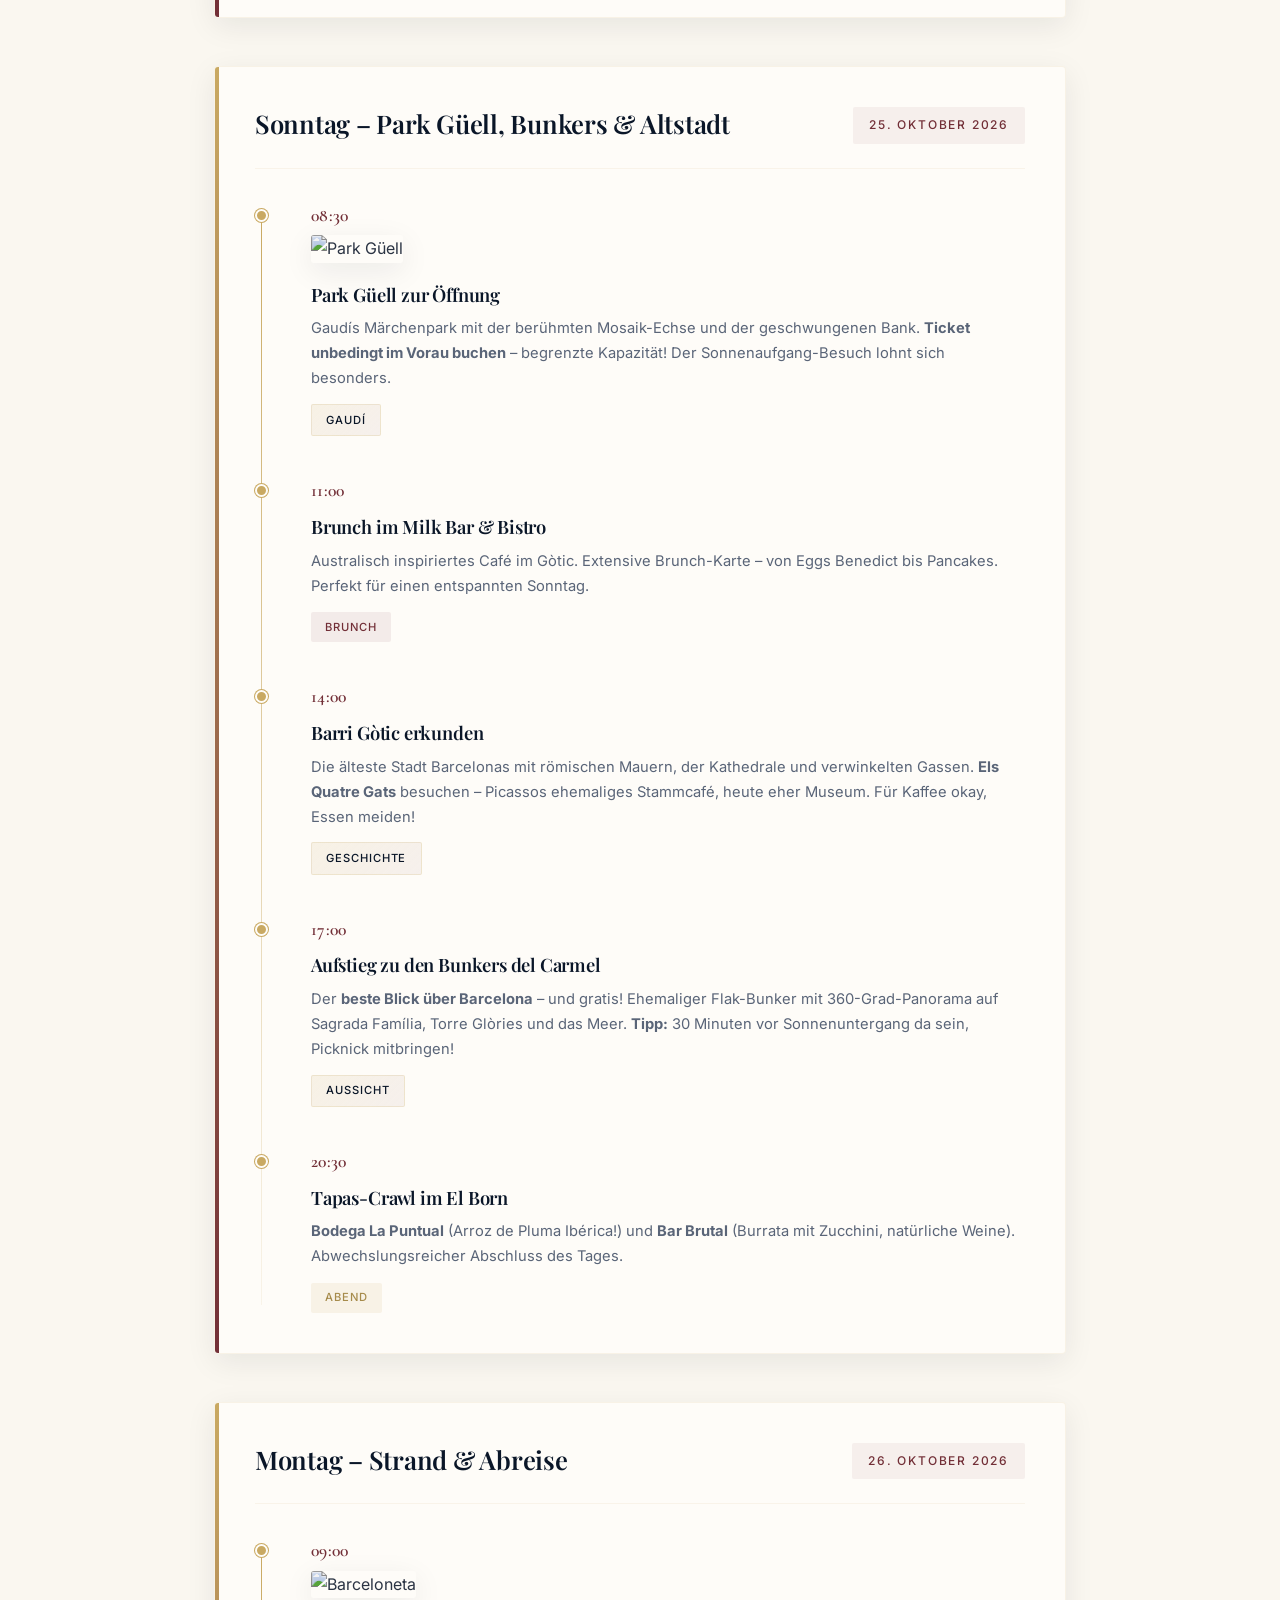
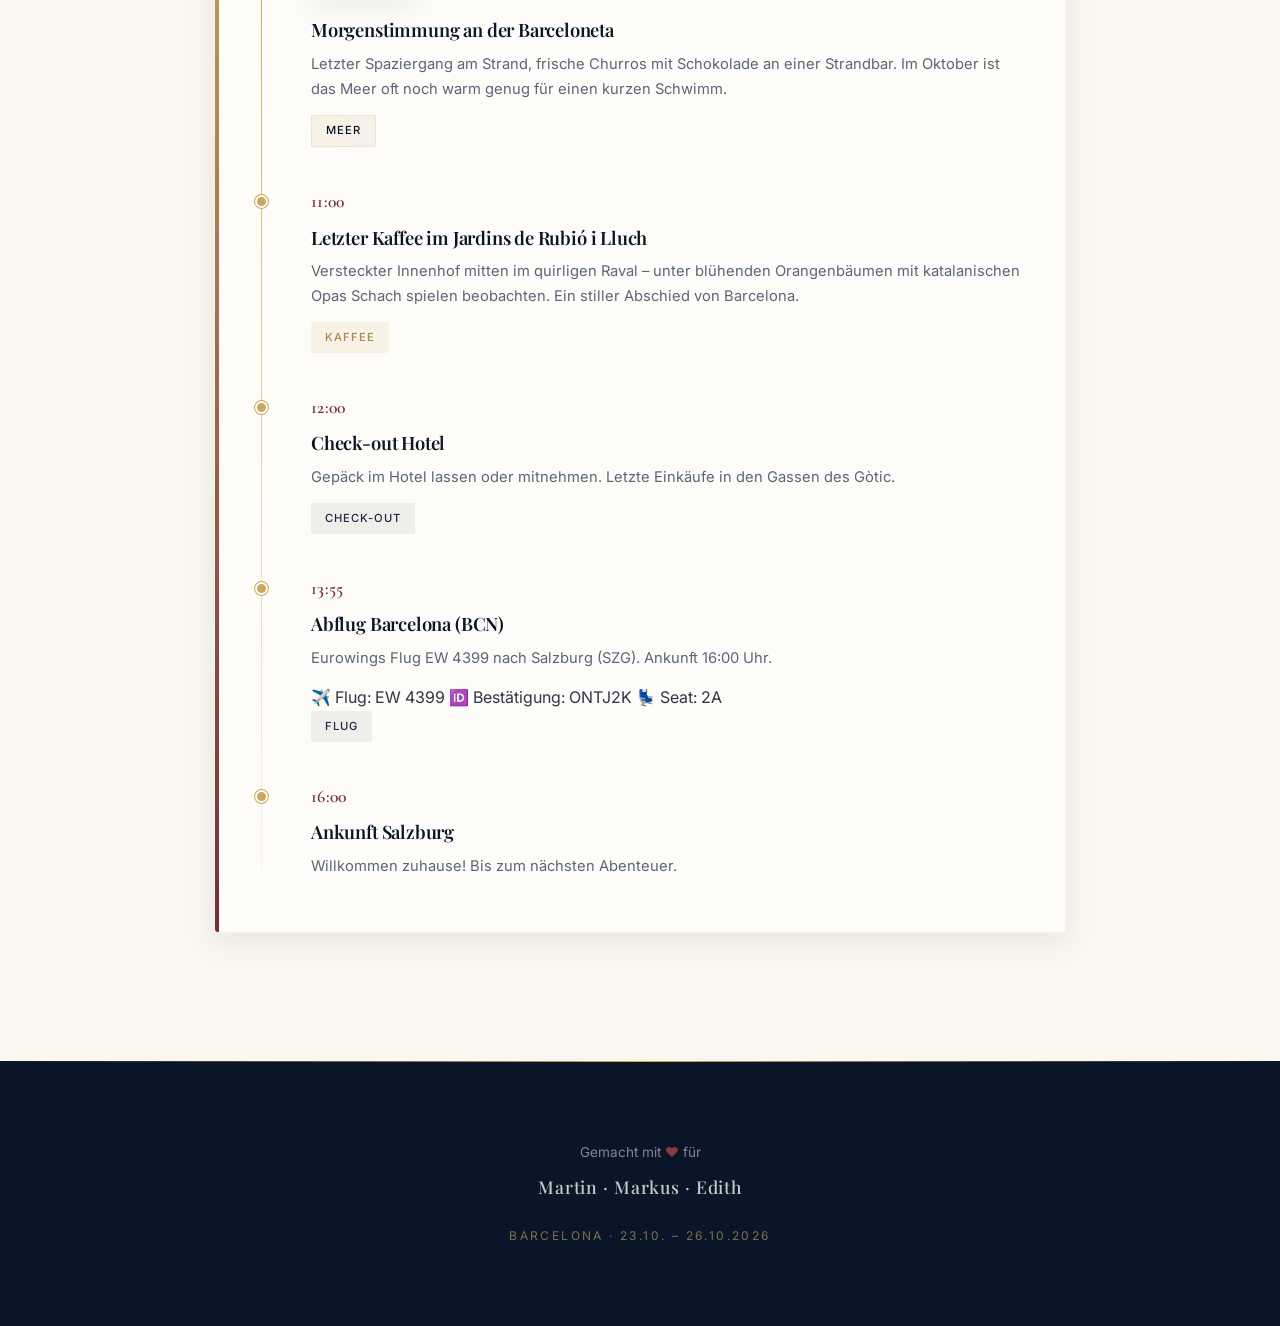
==== commit 8eff4127: "Sizilien & Barcelona komplett überarbeitet - Echte Unsplash-Bilder aller Destinationen (29 Bilder va" ====
--- a/barcelona/index.html
+++ b/barcelona/index.html
@@ -3,10 +3,10 @@
     <head>
         <meta charset="UTF-8" />
         <meta name="viewport" content="width=device-width, initial-scale=1.0" />
-        <title>Barcelona 2026 | Martin · Markus</title>
+        <title>Barcelona 2026 | Martin · Markus · Edith</title>
         <meta
             name="description"
-            content="Reiseplan für Barcelona – 23. bis 26. Oktober 2026"
+            content="Reiseplan für Barcelona – 23. bis 26. Oktober 2026. Mit echten Restaurant-Tipps, Insider-Adressen und Sehenswürdigkeiten abseits der Massen."
         />
         <meta name="theme-color" content="#0A1628" />
         <meta name="apple-mobile-web-app-capable" content="yes" />
@@ -18,7 +18,7 @@
         <meta property="og:title" content="Barcelona 2026" />
         <meta
             property="og:description"
-            content="Reiseplan für Barcelona – 23. bis 26. Oktober 2026"
+            content="Barcelona mit echten Insider-Tipps – Gaudí, Tapas und katalanische Lebensfreude"
         />
         <meta property="og:type" content="website" />
         <link rel="manifest" href="../manifest.json" />
@@ -36,7 +36,6 @@
         <link rel="stylesheet" href="../css/style.css" />
         <style>
             :root {
-                /* Mediterranean / Spanish Palette */
                 --theme-primary: #0a1628;
                 --theme-primary-light: #1a2a42;
                 --theme-primary-dark: #050d18;
@@ -45,7 +44,42 @@
                 --theme-accent-dark: #a68b4b;
                 --theme-secondary: #722f37;
                 --theme-secondary-light: #8b3a42;
-                --hero-url: url("https://images.unsplash.com/photo-1539333302071-f8e8cdce0929?w=1920&q=80"); /* Eixample Aerial */
+                --hero-url: url("https://images.unsplash.com/photo-1486299267070-83823f5448dd?w=1920&q=80");
+            }
+            .current-day {
+                border: 2px solid var(--theme-accent) !important;
+                box-shadow: 0 0 30px rgba(201, 169, 98, 0.2) !important;
+            }
+            .live-badge {
+                background: var(--theme-secondary);
+                color: #fff;
+                padding: 0.2rem 0.6rem;
+                border-radius: 2px;
+                font-size: 0.65rem;
+                text-transform: uppercase;
+                letter-spacing: 0.1em;
+                margin-left: 0.5rem;
+                animation: pulse 2s infinite;
+            }
+            @keyframes pulse {
+                0%,
+                100% {
+                    opacity: 1;
+                }
+                50% {
+                    opacity: 0.7;
+                }
+            }
+            .trip-status {
+                text-align: center;
+                padding: 0.8rem;
+                background: rgba(114, 47, 55, 0.08);
+                border: 1px solid rgba(114, 47, 55, 0.15);
+                border-radius: 2px;
+                margin-bottom: 2rem;
+                font-size: 0.9rem;
+                color: var(--theme-secondary);
+                display: none;
             }
         </style>
     </head>
@@ -117,8 +151,14 @@
                 >
                     Tagesplan
                 </button>
+                <button
+                    class="nav-btn"
+                    onclick="showSection('restaurants', this)"
+                >
+                    Restaurants
+                </button>
                 <button class="nav-btn" onclick="showSection('hotels', this)">
-                    Hotel & Info
+                    Hotel &amp; Info
                 </button>
                 <button
                     class="nav-btn"
@@ -126,23 +166,24 @@
                 >
                     Checkliste
                 </button>
-                <button
-                    class="nav-btn"
-                    onclick="showSection('impressum', this)"
-                >
-                    Impressum
+                <button class="nav-btn" onclick="showSection('backup', this)">
+                    Backup
                 </button>
             </div>
         </nav>
 
         <!-- ===== MAIN ===== -->
         <main>
+            <div class="trip-status" id="tripStatus"></div>
+
             <!-- ==================== TAGESPLAN ==================== -->
             <section id="plan" class="section active">
                 <!-- DAY 1 -->
                 <div class="day-card" data-date="2026-10-23">
                     <div class="day-header">
-                        <h2 class="day-title">Freitag – Anreise</h2>
+                        <h2 class="day-title">
+                            Freitag – Anreise &amp; Erstes Tapas-Erlebnis
+                        </h2>
                         <span class="day-date">23. Oktober 2026</span>
                     </div>
                     <div class="timeline">
@@ -152,6 +193,7 @@
                                 <h3>Abflug Salzburg (SZG)</h3>
                                 <p>
                                     Eurowings Flug EW 4398 nach Barcelona (BCN).
+                                    Direktflug ca. 2 Stunden.
                                 </p>
                                 <div class="flight-info">
                                     <div class="flight-details">
@@ -167,12 +209,46 @@
                             <div class="timeline-time">18:45</div>
                             <div class="timeline-content">
                                 <h3>Ankunft Barcelona El Prat</h3>
-                                <p>Transfer zum Hotel HCC Montblanc.</p>
+                                <p>
+                                    Aerobus oder Taxi zum Hotel HCC Montblanc im
+                                    Barri Gòtic. Ca. 30–40 Minuten.
+                                </p>
                                 <span class="tag transport">Ankunft</span>
                             </div>
                         </div>
                         <div class="timeline-item">
-                            <div class="timeline-time">20:00</div>
+                            <div class="timeline-time">20:30</div>
+                            <div class="timeline-content">
+                                <img
+                                    src="https://images.unsplash.com/photo-1515443961218-a51367888e4b?w=800&q=80"
+                                    alt="Barri Gòtic"
+                                    class="location-image"
+                                    loading="lazy"
+                                />
+                                <h3>Check-in &amp; Abendessen im El Born</h3>
+                                <p>
+                                    Das HCC Montblanc liegt perfekt zwischen
+                                    Barri Gòtic und El Born. Zum Abendessen
+                                    empfohlen:
+                                    <strong>Bar del Pla</strong> (Carrer de
+                                    Montcada 2) – der Crispy Beef Cheek ist
+                                    legendär! Reservierung nötig.
+                                </p>
+                                <span class="tag food">Tapas</span>
+                            </div>
+                        </div>
+                    </div>
+                </div>
+
+                <!-- DAY 2 -->
+                <div class="day-card" data-date="2026-10-24">
+                    <div class="day-header">
+                        <h2 class="day-title">Samstag – Gaudís Meisterwerke</h2>
+                        <span class="day-date">24. Oktober 2026</span>
+                    </div>
+                    <div class="timeline">
+                        <div class="timeline-item">
+                            <div class="timeline-time">09:00</div>
                             <div class="timeline-content">
                                 <img
                                     src="https://images.unsplash.com/photo-1511527661048-7fe73d85e9a4?w=800&q=80"
@@ -180,27 +256,102 @@
                                     class="location-image"
                                     loading="lazy"
                                 />
-                                <h3>Check-in Hotel HCC Montblanc</h3>
-                                <p>
-                                    Vía Laietana, 61, Ciutat Vella, 08003
-                                    Barcelona.
-                                </p>
-                                <span class="tag highlight">Hotel</span>
-                            </div>
-                        </div>
-                    </div>
-                </div>
-
-                <!-- DAY 2 (Optional/Placeholder for content) -->
-                <div class="day-card">
+                                <h3>Sagrada Familia – Früher Besuch</h3>
+                                <p>
+                                    Antoni Gaudís unvollendetes Meisterwerk. Der
+                                    Lichteinfall am Morgen durch die
+                                    Buntglasfenster ist atemberaubend.
+                                    <strong
+                                        >Ticket unbedingt online im Voraus
+                                        kaufen</strong
+                                    >
+                                    – ausgebucht ist die Regel!
+                                </p>
+                                <a
+                                    href="https://sagradafamilia.org"
+                                    target="_blank"
+                                    class="btn"
+                                    >Tickets →</a
+                                >
+                                <span class="tag highlight">Must-See</span>
+                            </div>
+                        </div>
+                        <div class="timeline-item">
+                            <div class="timeline-time">12:00</div>
+                            <div class="timeline-content">
+                                <h3>Spaziergang Passeig de Gràcia</h3>
+                                <p>
+                                    Barcelonas schönste Prachtstraße. Vorbei an
+                                    <strong>Casa Batlló</strong> und
+                                    <strong>Casa Milà (La Pedrera)</strong> –
+                                    zwei weitere Gaudí-Ikonen. Für den
+                                    Innenbesuch ebenfalls Tickets vorab buchen.
+                                </p>
+                                <span class="tag highlight">Architektur</span>
+                            </div>
+                        </div>
+                        <div class="timeline-item">
+                            <div class="timeline-time">13:30</div>
+                            <div class="timeline-content">
+                                <img
+                                    src="https://images.unsplash.com/photo-1516483638261-f4dbaf036963?w=800&q=80"
+                                    alt="La Boquería"
+                                    class="location-image"
+                                    loading="lazy"
+                                />
+                                <h3>
+                                    Mittagessen auf dem Mercado de la Boquería
+                                </h3>
+                                <p>
+                                    Der berühmteste Markt der Stadt direkt an
+                                    der Rambla. Frische Fruchtsäfte,
+                                    Iberico-Schinken, Meeresfrüchte-Bar und
+                                    spanische Käse.
+                                </p>
+                                <span class="tag food">Markt</span>
+                            </div>
+                        </div>
+                        <div class="timeline-item">
+                            <div class="timeline-time">16:00</div>
+                            <div class="timeline-content">
+                                <h3>Casa Batlló besichtigen</h3>
+                                <p>
+                                    Das „Haus der Knochen" mit seiner
+                                    wellenförmigen Fassade. Die Dachterrasse mit
+                                    dem Drachenrücken ist ein Highlight.
+                                    Audio-Guide inklusive.
+                                </p>
+                                <span class="tag highlight">Gaudí</span>
+                            </div>
+                        </div>
+                        <div class="timeline-item">
+                            <div class="timeline-time">20:00</div>
+                            <div class="timeline-content">
+                                <h3>Abendessen bei Tapeo</h3>
+                                <p>
+                                    Im Herzen von El Born. Lively Barkeepers,
+                                    2000er Hip-Hop und kreative Tapas. Der Beef
+                                    Burger mit Foie und Wild Mushroom Mayonnaise
+                                    ist ein Traum.
+                                    <strong>Reservierung empfohlen!</strong>
+                                </p>
+                                <span class="tag food">Tapas</span>
+                            </div>
+                        </div>
+                    </div>
+                </div>
+
+                <!-- DAY 3 -->
+                <div class="day-card" data-date="2026-10-25">
                     <div class="day-header">
                         <h2 class="day-title">
-                            Samstag & Sonntag – Stadterkundung
+                            Sonntag – Park Güell, Bunkers &amp; Altstadt
                         </h2>
-                        <span class="day-date">24. – 25. Oktober 2026</span>
+                        <span class="day-date">25. Oktober 2026</span>
                     </div>
                     <div class="timeline">
                         <div class="timeline-item">
+                            <div class="timeline-time">08:30</div>
                             <div class="timeline-content">
                                 <img
                                     src="https://images.unsplash.com/photo-1523531294919-4bcd7c65e216?w=800&q=80"
@@ -208,14 +359,77 @@
                                     class="location-image"
                                     loading="lazy"
                                 />
-                                <h3>Gaudís Barcelona</h3>
-                                <p>
-                                    Besuch der Sagrada Familia, Park Güell und
-                                    Casa Batlló. Spaziergang durch das gotische
-                                    Viertel und Entspannen am Strand von
-                                    Barceloneta.
-                                </p>
-                                <span class="tag highlight">Sightseeing</span>
+                                <h3>Park Güell zur Öffnung</h3>
+                                <p>
+                                    Gaudís Märchenpark mit der berühmten
+                                    Mosaik-Echse und der geschwungenen Bank.
+                                    <strong
+                                        >Ticket unbedingt im Vorau
+                                        buchen</strong
+                                    >
+                                    – begrenzte Kapazität! Der
+                                    Sonnenaufgang-Besuch lohnt sich besonders.
+                                </p>
+                                <span class="tag highlight">Gaudí</span>
+                            </div>
+                        </div>
+                        <div class="timeline-item">
+                            <div class="timeline-time">11:00</div>
+                            <div class="timeline-content">
+                                <h3>Brunch im Milk Bar &amp; Bistro</h3>
+                                <p>
+                                    Australisch inspiriertes Café im Gòtic.
+                                    Extensive Brunch-Karte – von Eggs Benedict
+                                    bis Pancakes. Perfekt für einen entspannten
+                                    Sonntag.
+                                </p>
+                                <span class="tag food">Brunch</span>
+                            </div>
+                        </div>
+                        <div class="timeline-item">
+                            <div class="timeline-time">14:00</div>
+                            <div class="timeline-content">
+                                <h3>Barri Gòtic erkunden</h3>
+                                <p>
+                                    Die älteste Stadt Barcelonas mit römischen
+                                    Mauern, der Kathedrale und verwinkelten
+                                    Gassen.
+                                    <strong>Els Quatre Gats</strong> besuchen –
+                                    Picassos ehemaliges Stammcafé, heute eher
+                                    Museum. Für Kaffee okay, Essen meiden!
+                                </p>
+                                <span class="tag highlight">Geschichte</span>
+                            </div>
+                        </div>
+                        <div class="timeline-item">
+                            <div class="timeline-time">17:00</div>
+                            <div class="timeline-content">
+                                <h3>Aufstieg zu den Bunkers del Carmel</h3>
+                                <p>
+                                    Der
+                                    <strong>beste Blick über Barcelona</strong>
+                                    – und gratis! Ehemaliger Flak-Bunker mit
+                                    360-Grad-Panorama auf Sagrada Família, Torre
+                                    Glòries und das Meer.
+                                    <strong>Tipp:</strong> 30 Minuten vor
+                                    Sonnenuntergang da sein, Picknick
+                                    mitbringen!
+                                </p>
+                                <span class="tag highlight">Aussicht</span>
+                            </div>
+                        </div>
+                        <div class="timeline-item">
+                            <div class="timeline-time">20:30</div>
+                            <div class="timeline-content">
+                                <h3>Tapas-Crawl im El Born</h3>
+                                <p>
+                                    <strong>Bodega La Puntual</strong> (Arroz de
+                                    Pluma Ibérica!) und
+                                    <strong>Bar Brutal</strong> (Burrata mit
+                                    Zucchini, natürliche Weine).
+                                    Abwechslungsreicher Abschluss des Tages.
+                                </p>
+                                <span class="tag drink">Abend</span>
                             </div>
                         </div>
                     </div>
@@ -224,15 +438,54 @@
                 <!-- DAY 4 -->
                 <div class="day-card" data-date="2026-10-26">
                     <div class="day-header">
-                        <h2 class="day-title">Montag – Abreise</h2>
+                        <h2 class="day-title">Montag – Strand &amp; Abreise</h2>
                         <span class="day-date">26. Oktober 2026</span>
                     </div>
                     <div class="timeline">
                         <div class="timeline-item">
+                            <div class="timeline-time">09:00</div>
+                            <div class="timeline-content">
+                                <img
+                                    src="https://images.unsplash.com/photo-1476973422084-e0fa66ff9456?w=800&q=80"
+                                    alt="Barceloneta"
+                                    class="location-image"
+                                    loading="lazy"
+                                />
+                                <h3>Morgenstimmung an der Barceloneta</h3>
+                                <p>
+                                    Letzter Spaziergang am Strand, frische
+                                    Churros mit Schokolade an einer Strandbar.
+                                    Im Oktober ist das Meer oft noch warm genug
+                                    für einen kurzen Schwimm.
+                                </p>
+                                <span class="tag highlight">Meer</span>
+                            </div>
+                        </div>
+                        <div class="timeline-item">
+                            <div class="timeline-time">11:00</div>
+                            <div class="timeline-content">
+                                <h3>
+                                    Letzter Kaffee im Jardins de Rubió i Lluch
+                                </h3>
+                                <p>
+                                    Versteckter Innenhof mitten im quirligen
+                                    Raval – unter blühenden Orangenbäumen mit
+                                    katalanischen Opas Schach spielen
+                                    beobachten. Ein stiller Abschied von
+                                    Barcelona.
+                                </p>
+                                <span class="tag drink">Kaffee</span>
+                            </div>
+                        </div>
+                        <div class="timeline-item">
                             <div class="timeline-time">12:00</div>
                             <div class="timeline-content">
                                 <h3>Check-out Hotel</h3>
-                                <p>Letzter Vormittag in Barcelona.</p>
+                                <p>
+                                    Gepäck im Hotel lassen oder mitnehmen.
+                                    Letzte Einkäufe in den Gassen des Gòtic.
+                                </p>
+                                <span class="tag transport">Check-out</span>
                             </div>
                         </div>
                         <div class="timeline-item">
@@ -241,6 +494,7 @@
                                 <h3>Abflug Barcelona (BCN)</h3>
                                 <p>
                                     Eurowings Flug EW 4399 nach Salzburg (SZG).
+                                    Ankunft 16:00 Uhr.
                                 </p>
                                 <div class="flight-info">
                                     <div class="flight-details">
@@ -256,7 +510,181 @@
                             <div class="timeline-time">16:00</div>
                             <div class="timeline-content">
                                 <h3>Ankunft Salzburg</h3>
-                                <p>Willkommen zuhause!</p>
+                                <p>
+                                    Willkommen zuhause! Bis zum nächsten
+                                    Abenteuer.
+                                </p>
+                            </div>
+                        </div>
+                    </div>
+                </div>
+            <!-- ==================== RESTAURANTS ==================== -->
+            <section id="restaurants" class="section">
+                <div class="day-card">
+                    <div class="day-header">
+                        <h2 class="day-title">Restaurant-Empfehlungen</h2>
+                    </div>
+                    <p style="color: var(--text-secondary); margin-bottom: 2rem; font-size: 0.95rem;">
+                        Authentische Adressen von Einheimischen – keine Touristenfallen an der Rambla.
+                    </p>
+                    <div class="restaurant-grid">
+                        <div class="restaurant-card">
+                            <div class="restaurant-image-container">
+                                <img src="https://images.unsplash.com/photo-1515443961218-a51367888e4b?w=800&q=80" alt="Tapas" class="restaurant-image" loading="lazy" />
+                                <div class="restaurant-image-overlay"></div>
+                            </div>
+                            <div class="restaurant-content">
+                                <h3 class="restaurant-name">Bar del Pla</h3>
+                                <p class="restaurant-type">El Born · Moderne Tapas</p>
+                                <div class="restaurant-details">
+                                    <p class="restaurant-detail">
+                                        <svg viewBox="0 0 24 24" fill="none" stroke="currentColor" stroke-width="2"><path d="M21 10c0 7-9 13-9 13s-9-6-9-13a9 9 0 0118 0z"/><circle cx="12" cy="10" r="3"/></svg>
+                                        Carrer de Montcada 2, 08003 Barcelona
+                                    </p>
+                                    <p class="restaurant-detail">
+                                        <svg viewBox="0 0 24 24" fill="none" stroke="currentColor" stroke-width="2"><circle cx="12" cy="12" r="10"/><path d="M12 6v6l4 2"/></svg>
+                                        Mo–Sa 12:00–23:00, So geschlossen
+                                    </p>
+                                    <p class="restaurant-detail">
+                                        <span class="urgent">Reservierung für Dinner zwingend!</span>
+                                    </p>
+                                </div>
+                                <p style="font-size: 0.85rem; color: var(--text-secondary); margin-top: 0.5rem; line-height: 1.5;">
+                                    Der <strong>Crispy Beef Cheek</strong> ist ein Meisterwerk – karamellisierte Kruste, zartes Inneres. Auch: Mushroom Carpaccio mit Wasabi-Vinaigrette und Squid Ink Croquetas. Exzellente Natural Wines.
+                                </p>
+                            </div>
+                        </div>
+
+                        <div class="restaurant-card">
+                            <div class="restaurant-image-container">
+                                <img src="https://images.unsplash.com/photo-1516483638261-f4dbaf036963?w=800&q=80" alt="Tapas Bar" class="restaurant-image" loading="lazy" />
+                                <div class="restaurant-image-overlay"></div>
+                            </div>
+                            <div class="restaurant-content">
+                                <h3 class="restaurant-name">Bar La Plata</h3>
+                                <p class="restaurant-type">Barri Gòtic · Historisch</p>
+                                <div class="restaurant-details">
+                                    <p class="restaurant-detail">
+                                        <svg viewBox="0 0 24 24" fill="none" stroke="currentColor" stroke-width="2"><path d="M21 10c0 7-9 13-9 13s-9-6-9-13a9 9 0 0118 0z"/><circle cx="12" cy="10" r="3"/></svg>
+                                        Carrer de la Mercè 28, 08002 Barcelona
+                                    </p>
+                                    <p class="restaurant-detail">
+                                        <svg viewBox="0 0 24 24" fill="none" stroke="currentColor" stroke-width="2"><circle cx="12" cy="12" r="10"/><path d="M12 6v6l4 2"/></svg>
+                                        Mo–Sa 10:00–15:30 &amp; 18:30–23:00
+                                    </p>
+                                </div>
+                                <p style="font-size: 0.85rem; color: var(--text-secondary); margin-top: 0.5rem; line-height: 1.5;">
+                                    Seit <strong>1945</strong> dieselben vier Tapas! Ferran Adrià und Anthony Bourdain waren begeistert. Bestellen: Pescadito Frito, Pintxo de Butifarra, Tomaten-Zwiebel-Salat, Sardellen. Keine Sitzplätze – stehen und genießen!
+                                </p>
+                            </div>
+                        </div>
+
+                        <div class="restaurant-card">
+                            <div class="restaurant-content">
+                                <h3 class="restaurant-name">Tapeo</h3>
+                                <p class="restaurant-type">El Born · Kreative Tapas</p>
+                                <div class="restaurant-details">
+                                    <p class="restaurant-detail">
+                                        <svg viewBox="0 0 24 24" fill="none" stroke="currentColor" stroke-width="2"><path d="M21 10c0 7-9 13-9 13s-9-6-9-13a9 9 0 0118 0z"/><circle cx="12" cy="10" r="3"/></svg>
+                                        Carrer de Montcada 29, 08003 Barcelona
+                                    </p>
+                                    <p class="restaurant-detail">
+                                        <span class="urgent">Bar-Plätze auch reserviert – vorher anrufen!</span>
+                                    </p>
+                                </div>
+                                <p style="font-size: 0.85rem; color: var(--text-secondary); margin-top: 0.5rem; line-height: 1.5;">
+                                    Lively Atmosphäre, 2000er Hip-Hop, kreative Tapas. Der Beef Burger mit Foie und Wild Mushroom Mayonnaise ist ein Must-Try. Kleines Lokal, deshalb unbedingt reservieren.
+                                </p>
+                            </div>
+                        </div>
+
+                        <div class="restaurant-card">
+                            <div class="restaurant-content">
+                                <h3 class="restaurant-name">Bodega La Puntual</h3>
+                                <p class="restaurant-type">El Born · Historische Bodega</p>
+                                <div class="restaurant-details">
+                                    <p class="restaurant-detail">
+                                        <svg viewBox="0 0 24 24" fill="none" stroke="currentColor" stroke-width="2"><path d="M21 10c0 7-9 13-9 13s-9-6-9-13a9 9 0 0118 0z"/><circle cx="12" cy="10" r="3"/></svg>
+                                        Carrer de Montcada 22, 08003 Barcelona
+                                    </p>
+                                </div>
+                                <p style="font-size: 0.85rem; color: var(--text-secondary); margin-top: 0.5rem; line-height: 1.5;">
+                                    Authentische Bodega mit erstklassigen Zutaten. Am Eingang eine lockere Oyster Bar, im Inneren Tische für Gruppen. Unbedingt den <strong>Arroz de Pluma Ibérica</strong> probieren!
+                                </p>
+                            </div>
+                        </div>
+
+                        <div class="restaurant-card">
+                            <div class="restaurant-content">
+                                <h3 class="restaurant-name">Sensi Tapas</h3>
+                                <p class="restaurant-type">Barri Gòtic · Kreativ</p>
+                                <div class="restaurant-details">
+                                    <p class="restaurant-detail">
+                                        <svg viewBox="0 0 24 24" fill="none" stroke="currentColor" stroke-width="2"><path d="M21 10c0 7-9 13-9 13s-9-6-9-13a9 9 0 0118 0z"/><circle cx="12" cy="10" r="3"/></svg>
+                                        Carrer del Regomir 4, 08002 Barcelona
+                                    </p>
+                                    <p class="restaurant-detail">
+                                        <span class="urgent">Reservierung empfohlen</span>
+                                    </p>
+                                </div>
+                                <p style="font-size: 0.85rem; color: var(--text-secondary); margin-top: 0.5rem; line-height: 1.5;">
+                                    Dschungel-Vibes im Gòtic! Tuna Tartare wird vor den Augen angezündet. Patatas Bravas, Oxtail, Tintenfisch-Paella – alles mit einem Twist.
+                                </p>
+                            </div>
+                        </div>
+
+                        <div class="restaurant-card">
+                            <div class="restaurant-content">
+                                <h3 class="restaurant-name">Cañete</h3>
+                                <p class="restaurant-type">El Raval · Michelin-Stern</p>
+                                <div class="restaurant-details">
+                                    <p class="restaurant-detail">
+                                        <svg viewBox="0 0 24 24" fill="none" stroke="currentColor" stroke-width="2"><path d="M21 10c0 7-9 13-9 13s-9-6-9-13a9 9 0 0118 0z"/><circle cx="12" cy="10" r="3"/></svg>
+                                        Carrer de la Boqueria 19, 08002 Barcelona
+                                    </p>
+                                    <p class="restaurant-detail">
+                                        <span class="urgent">Michelin-Stern 2025 – reservieren!</span>
+                                    </p>
+                                </div>
+                                <p style="font-size: 0.85rem; color: var(--text-secondary); margin-top: 0.5rem; line-height: 1.5;">
+                                    „F*CK YOUR DIET" steht an der Tür – das sagt alles. Große Tapas-Auswahl, Bar-Sitzplätze mit Küchenblick. Der Chocolate Coulant mit Kokos-Eis ist ein Muss für Schokoladen-Fans.
+                                </p>
+                            </div>
+                        </div>
+
+                        <div class="restaurant-card">
+                            <div class="restaurant-content">
+                                <h3 class="restaurant-name">Milk Bar &amp; Bistro</h3>
+                                <p class="restaurant-type">Barri Gòtic · Brunch</p>
+                                <div class="restaurant-details">
+                                    <p class="restaurant-detail">
+                                        <svg viewBox="0 0 24 24" fill="none" stroke="currentColor" stroke-width="2"><path d="M21 10c0 7-9 13-9 13s-9-6-9-13a9 9 0 0118 0z"/><circle cx="12" cy="10" r="3"/></svg>
+                                        Carrer d'en Gignàs 21, 08002 Barcelona
+                                    </p>
+                                    <p class="restaurant-detail">
+                                        <svg viewBox="0 0 24 24" fill="none" stroke="currentColor" stroke-width="2"><circle cx="12" cy="12" r="10"/><path d="M12 6v6l4 2"/></svg>
+                                        Täglich 09:00–16:30 (Brunch)
+                                    </p>
+                                </div>
+                                <p style="font-size: 0.85rem; color: var(--text-secondary); margin-top: 0.5rem; line-height: 1.5;">
+                                    Einer der besten Brunch-Spots der Stadt. Sechs verschiedene Eggs Benedict, drei Pancake-Varianten, Huevos Rancheros – perfekt für einen entspannten Sonntag.
+                                </p>
+                            </div>
+                        </div>
+
+                        <div class="restaurant-card">
+                            <div class="restaurant-content">
+                                <h3 class="restaurant-name">Els Quatre Gats</h3>
+                                <p class="restaurant-type">Barri Gòtic · Historisch</p>
+                                <div class="restaurant-details">
+                                    <p class="restaurant-detail">
+                                        <svg viewBox="0 0 24 24" fill="none" stroke="currentColor" stroke-width="2"><path d="M21 10c0 7-9 13-9 13s-9-6-9-13a9 9 0 0118 0z"/><circle cx="12" cy="10" r="3"/></svg>
+                                        Carrer de Montsió 3, 08002 Barcelona
+                                    </p>
+                                </div>
+                                <p style="font-size: 0.85rem; color: var(--text-secondary); margin-top: 0.5rem; line-height: 1.5;">
+                                    <strong>Nur für Kaffee oder Bier besuchen!</strong> Picassos erstes Atelier und Lieblingscafé. Das Interieur mit Ramon Casas' Gemälden ist spektakulär. Das Essen ist überbewertet und teuer – aber einen Kaffee um 11 Uhr wert.
+                                </p>
                             </div>
                         </div>
                     </div>
@@ -267,32 +695,40 @@
             <section id="hotels" class="section">
                 <div class="day-card">
                     <div class="day-header">
-                        <h2 class="day-title">Unterkunft</h2>
+                        <h2 class="day-title">Unterkunft &amp; Anreise</h2>
                     </div>
                     <div class="timeline">
                         <div class="timeline-item">
                             <div class="timeline-content">
-                                <img
-                                    src="https://images.unsplash.com/photo-1566073771259-6a8506099945?w=800&q=80"
-                                    alt="Hotel"
-                                    class="location-image"
-                                    loading="lazy"
-                                />
+                                <img src="https://images.unsplash.com/photo-1566073771259-6a8506099945?w=800&q=80" alt="Hotel" class="location-image" loading="lazy" />
                                 <h3>HCC Montblanc</h3>
-                                <p>
-                                    Vía Laietana, 61, Ciutat Vella, 08003
-                                    Barcelona, Spanien
-                                </p>
-                                <p>
-                                    <strong>Telefon:</strong> +34 933 43 55 55
-                                </p>
+                                <p>Vía Laietana, 61, Ciutat Vella, 08003 Barcelona, Spanien</p>
+                                <p><strong>Telefon:</strong> +34 933 43 55 55</p>
                                 <p><strong>Bestätigung:</strong> 6602003469</p>
+                                <p style="margin-top: 0.5rem; color: var(--text-secondary); font-size: 0.9rem;">
+                                    Perfekte Lage zwischen Barri Gòtic und El Born. Zu Fuß zur Rambla, zur Kathedrale und zum Hafen. Metro Jaume I in 3 Minuten.
+                                </p>
                                 <div class="map-container">
-                                    <iframe
-                                        src="https://www.openstreetmap.org/export/embed.html?bbox=2.170%2C41.385%2C2.180%2C41.390&amp;layer=mapnik&amp;marker=41.387%2C2.175"
-                                    ></iframe>
+                                    <iframe src="https://www.openstreetmap.org/export/embed.html?bbox=2.170%2C41.385%2C2.180%2C41.390&amp;layer=mapnik&amp;marker=41.387%2C2.175"></iframe>
                                 </div>
                                 <span class="tag highlight">Hotel</span>
+                            </div>
+                        </div>
+                        <div class="timeline-item">
+                            <div class="timeline-content">
+                                <h3>Transfer vom Flughafen</h3>
+                                <p><strong>Aerobus A1:</strong> Alle 10 Minuten, €6,90, ca. 35 Minuten bis Plaça Catalunya. Von dort 10 Minuten Fußweg zum Hotel.</p>
+                                <p><strong>Taxi:</strong> Ca. €35–40, 25–30 Minuten. Fixpreis vom Flughafen.</p>
+                                <p><strong>Metro L9:</strong> Zum Zentrum umsteigen in Torrassa (L1/L5) oder Collblanc (L5).</p>
+                                <span class="tag transport">Anreise</span>
+                            </div>
+                        </div>
+                        <div class="timeline-item">
+                            <div class="timeline-content">
+                                <h3>Öffentliche Verkehrsmittel</h3>
+                                <p><strong>T-Casual:</strong> 10 Fahrten für €12,15 – gilt für Metro, Bus und Tram. Nicht auf dem Flughafen-Transport.</p>
+                                <p><strong>Holá BCN:</strong> Tageskarte ab €15,20 für unbegrenzte Fahrten – lohnt sich ab 3 Fahrten pro Tag.</p>
+                                <span class="tag transport">Metro</span>
                             </div>
                         </div>
                     </div>
@@ -309,15 +745,15 @@
                         <div class="checklist-item" onclick="toggleCheck(this)">
                             <div class="checkbox"></div>
                             <div class="checklist-text">
-                                <h4>Online Check-in</h4>
-                                <p>24h vor Abflug bei Eurowings</p>
+                                <h4>Online Check-in Eurowings</h4>
+                                <p>24h vor Abflug durchführen</p>
                             </div>
                         </div>
                         <div class="checklist-item" onclick="toggleCheck(this)">
                             <div class="checkbox"></div>
                             <div class="checklist-text">
                                 <h4>Sagrada Familia Tickets</h4>
-                                <p>Frühzeitig online buchen!</p>
+                                <p>Mindestens 2–3 Tage vorher online kaufen! Morgenslot 09:00 empfohlen.</p>
                             </div>
                             <span class="priority high">Wichtig</span>
                         </div>
@@ -325,31 +761,94 @@
                             <div class="checkbox"></div>
                             <div class="checklist-text">
                                 <h4>Park Güell Tickets</h4>
-                                <p>Sonnenuntergang einplanen</p>
+                                <p>Begrenzte Kapazität – im Vorau buchen. Zeitfenster 08:30 Uhr.</p>
+                            </div>
+                            <span class="priority high">Wichtig</span>
+                        </div>
+                        <div class="checklist-item" onclick="toggleCheck(this)">
+                            <div class="checkbox"></div>
+                            <div class="checklist-text">
+                                <h4>Casa Batlló oder Casa Milà</h4>
+                                <p>Mindestens einen Gaudí-Innenbesuch vorab buchen</p>
+                            </div>
+                            <span class="priority medium">Empfohlen</span>
+                        </div>
+                        <div class="checklist-item" onclick="toggleCheck(this)">
+                            <div class="checkbox"></div>
+                            <div class="checklist-text">
+                                <h4>Restaurant-Reservierungen</h4>
+                                <p>Bar del Pla, Tapeo oder Cañete vorab reservieren</p>
+                            </div>
+                            <span class="priority medium">Empfohlen</span>
+                        </div>
+                        <div class="checklist-item" onclick="toggleCheck(this)">
+                            <div class="checkbox"></div>
+                            <div class="checklist-text">
+                                <h4>Bequeme Schuhe</h4>
+                                <p>Barcelona erkundet man zu Fuß – viel Laufen garantiert!</p>
+                            </div>
+                        </div>
+                        <div class="checklist-item" onclick="toggleCheck(this)">
+                            <div class="checkbox"></div>
+                            <div class="checklist-text">
+                                <h4>Jackenschutz</h4>
+                                <p>Im Oktober können Abende kühl werden (15–18°C)</p>
+                            </div>
+                        </div>
+                        <div class="checklist-item" onclick="toggleCheck(this)">
+                            <div class="checkbox"></div>
+                            <div class="checklist-text">
+                                <h4>T-Casual oder Holá BCN Karte</h4>
+                                <p>Am Flughafen oder an Metro-Stationen kaufen</p>
                             </div>
                         </div>
                     </div>
                 </div>
             </section>
 
-            <!-- ==================== IMPRESSUM ==================== -->
-            <section id="impressum" class="section">
+            <!-- ==================== BACKUP ==================== -->
+            <section id="backup" class="section">
                 <div class="day-card">
                     <div class="day-header">
-                        <h2 class="day-title">Impressum</h2>
+                        <h2 class="day-title">Notfall &amp; nützliche Infos</h2>
                     </div>
                     <div class="emergency-card">
-                        <p><strong>Verantwortlich für den Inhalt:</strong></p>
-                        <p>
-                            Martin Danicek<br />
-                            E-Mail: martin@danicek.at
-                        </p>
-
-                        <p style="margin-top: 1rem">
-                            <strong>Haftungsausschluss:</strong><br />
-                            Diese Website dient ausschließlich privaten Zwecken
-                            zur Koordination der Familienreise.
-                        </p>
+                        <p><strong>🚨 Notruf:</strong> 112 (EU-weit)</p>
+                        <p><strong>🏥 Krankenhaus nahe:</strong> Hospital de la Santa Creu i Sant Pau</p>
+                        <p><strong>🛡️ Polizei:</strong> 091 (National) / 092 (Mossos d'Esquadra)</p>
+                        <p style="margin-top: 1rem;"><strong>Flugdetails Hin:</strong></p>
+                        <p>EW 4398 SZG–BCN 16:45</p>
+                        <p style="margin-top: 1rem;"><strong>Flugdetails Rück:</strong></p>
+                        <p>EW 4399 BCN–SZG 13:55</p>
+                        <p>Bestätigung: ONTJ2K</p>
+                    </div>
+
+                    <h3 style="font-family: 'Playfair Display', serif; margin: 2rem 0 1rem; color: var(--theme-primary);">Insider-Tipps</h3>
+                    <div class="backup-grid">
+                        <div class="backup-card">
+                            <h4>🌅 Bunkers del Carmel</h4>
+                            <p>Frühzeitig vor Sonnenuntergang da sein – der Spot ist kein Geheimtipp mehr. Picknick und Getränke mitbringen. Bus 24 oder 92 fährt hinauf.</p>
+                        </div>
+                        <div class="backup-card">
+                            <h4>🍊 Jardins de Rubió i Lluch</h4>
+                            <p>Versteckter Innenhof im Raval mit Orangenbäumen, Schach-spielenden Opas und dem gemütlichen Bar El Jardí. Perfekt für eine Auszeit.</p>
+                        </div>
+                        <div class="backup-card">
+                            <h4>🏖️ Strand-Vergleich</h4>
+                            <p>Barceloneta = voll und touristisch. <strong>Platja del Bogatell</strong> weiter nördlich ist entspannter und voller Locals.</p>
+                        </div>
+                        <div class="backup-card">
+                            <h4>🎨 Street Art Poblenou</h4>
+                            <p>Metro bis Selva de Mar, dann Carrer de Pere IV entlang. Weniger Touristen, große Murals, coole Cafés.</p>
+                        </div>
+                        <div class="backup-card">
+                            <h4>💶 Trinkgeld</h4>
+                            <p>In Bars nicht üblich. In Restaurants rundet man auf oder gibt 5–10%. Bedienung wird meist fair bezahlt.</p>
+                        </div>
+                        <div class="backup-card">
+                            <h4>📱 Internet</h4>
+                            <p>EU-Roaming gilt. In vielen Restaurants und Cafés gibt es kostenloses WLAN.</p>
+                        </div>
                     </div>
                 </div>
             </section>
@@ -358,7 +857,7 @@
         <!-- ===== FOOTER ===== -->
         <footer>
             <p>Gemacht mit <span class="footer-heart">♥</span> für</p>
-            <p class="footer-names">Martin · Markus</p>
+            <p class="footer-names">Martin · Markus · Edith</p>
             <p class="footer-date">Barcelona · 23.10. – 26.10.2026</p>
         </footer>
 
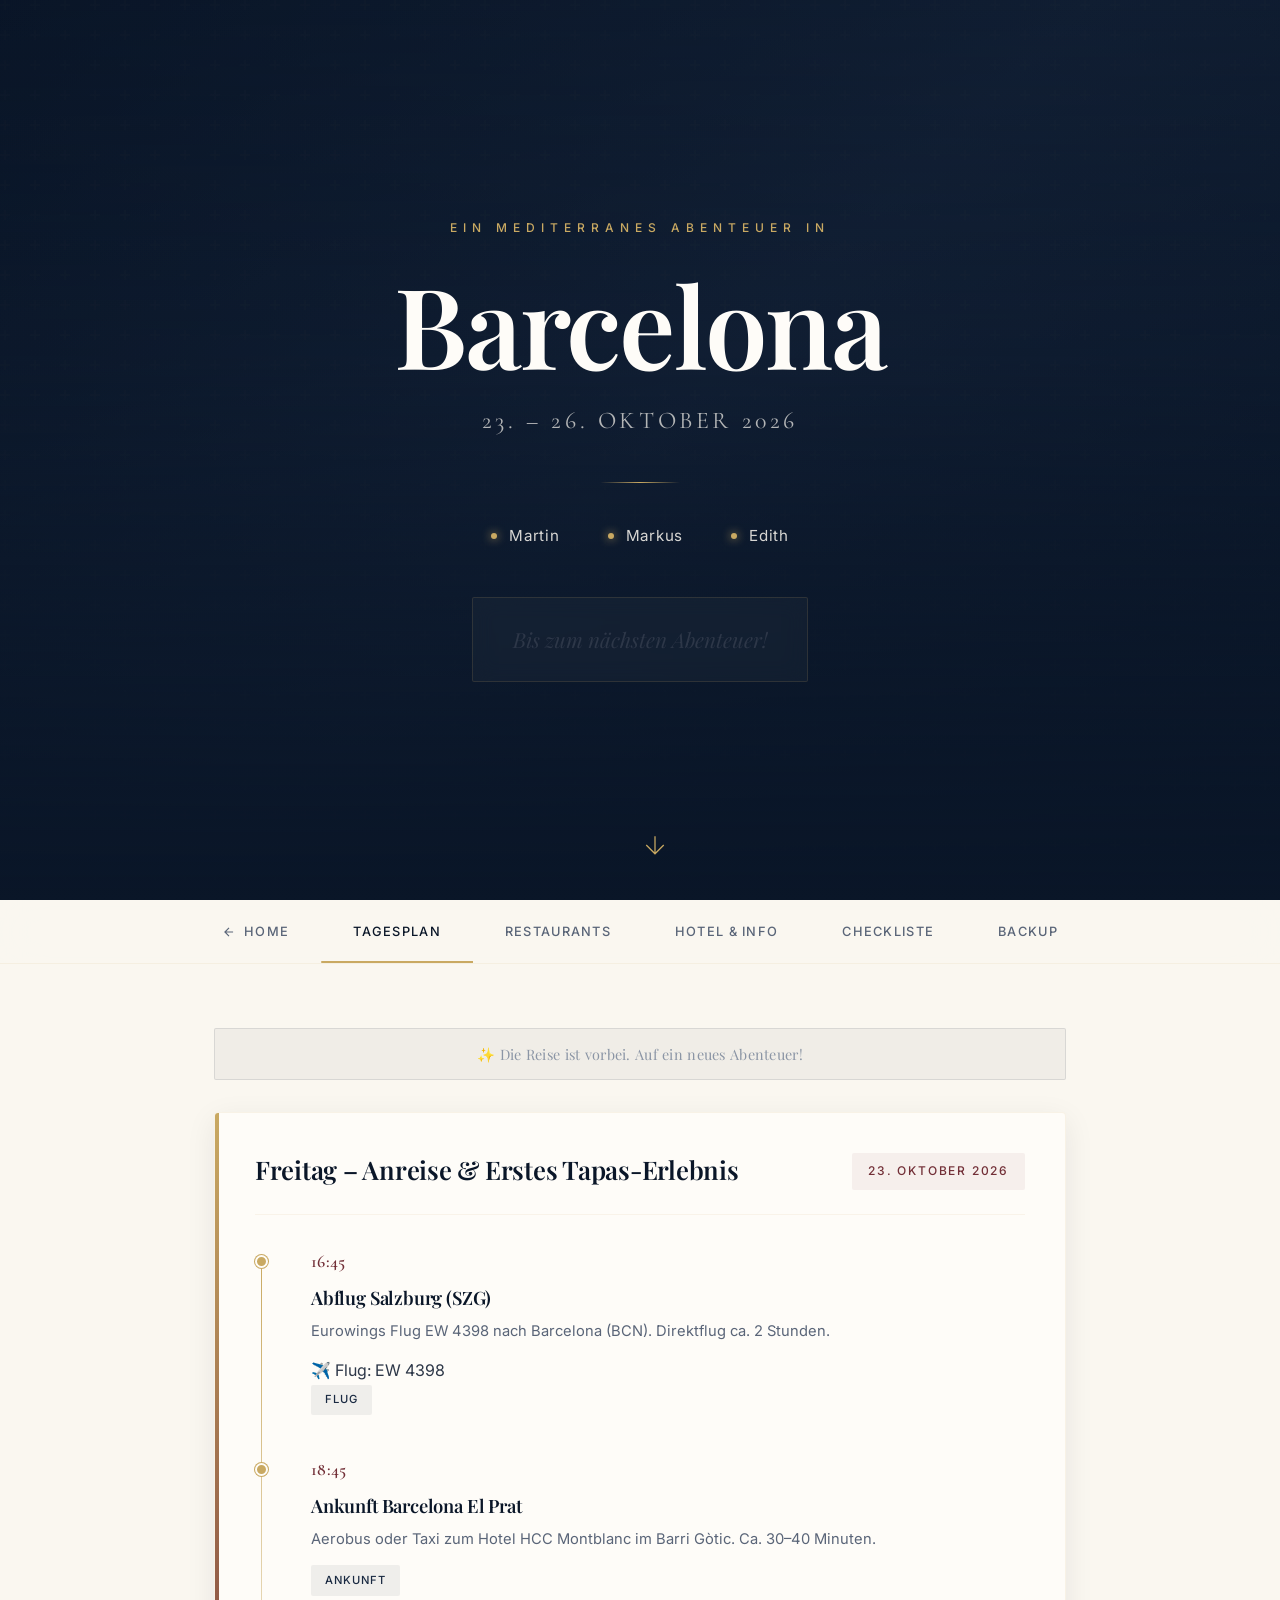
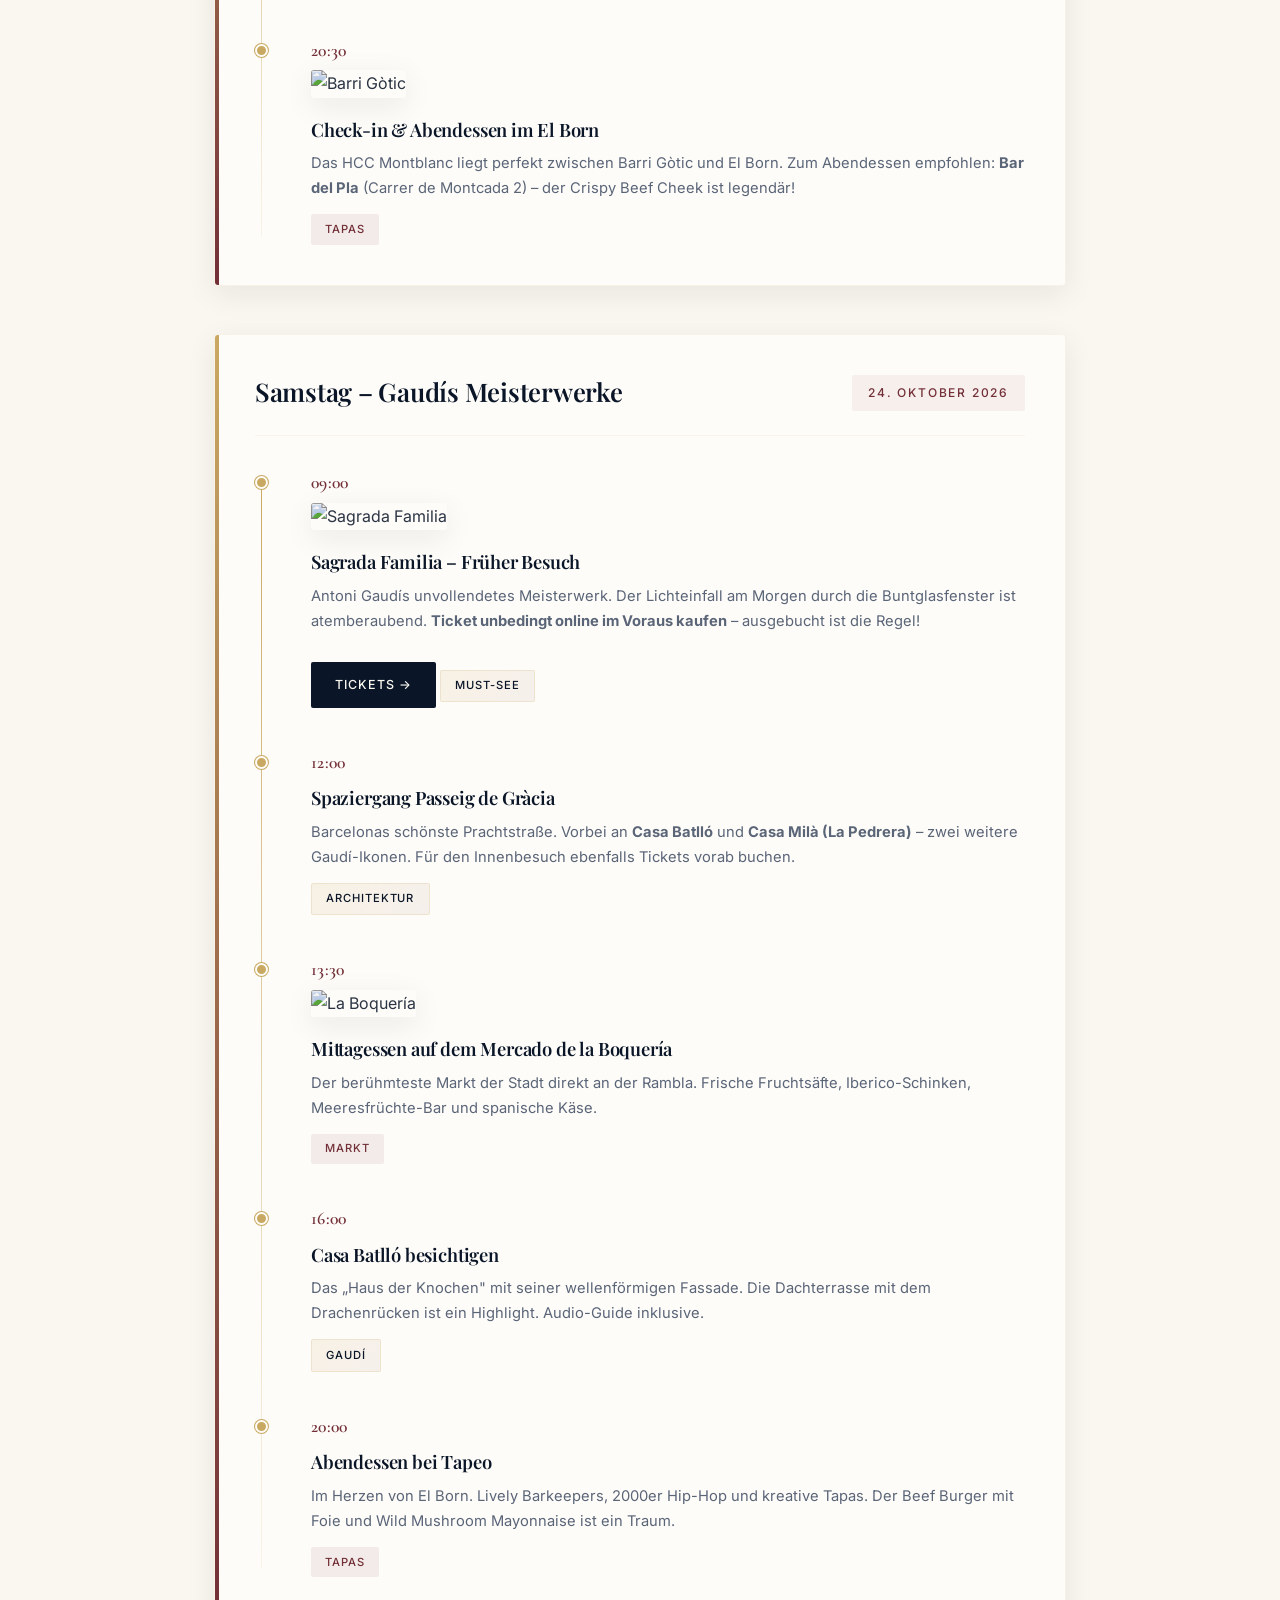
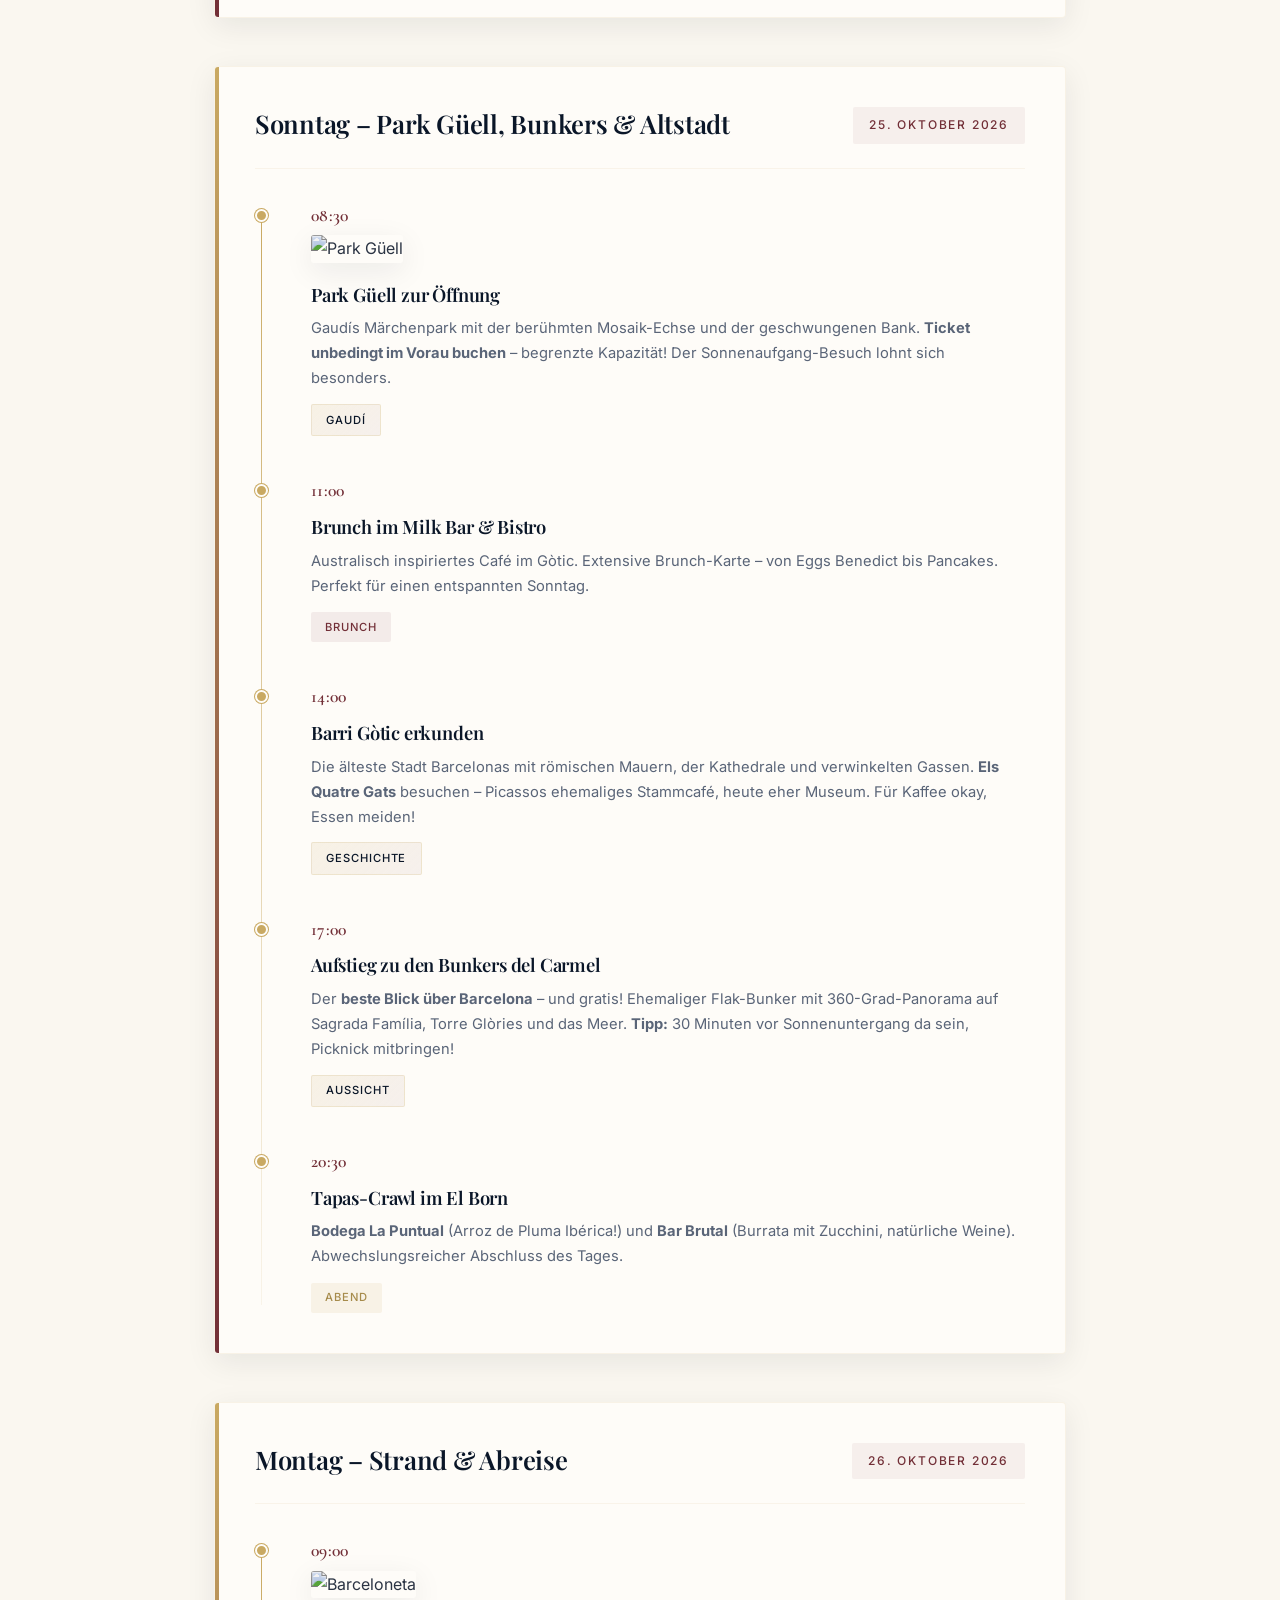
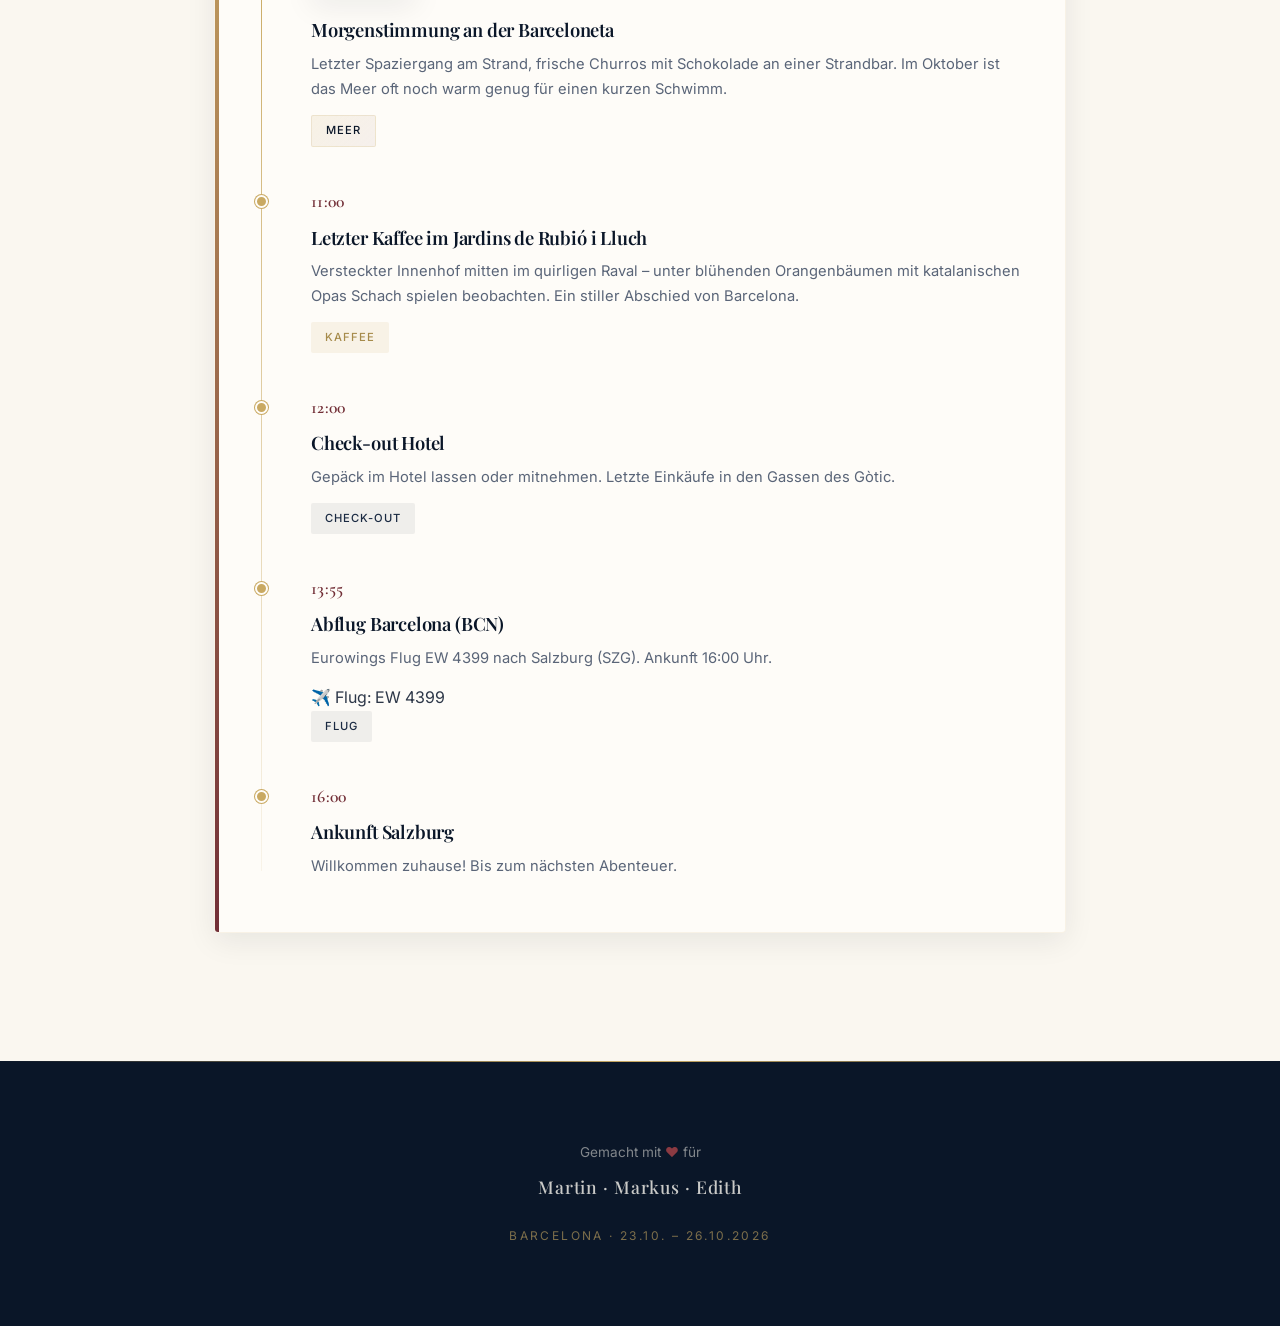
==== commit 0454ede6: "Entferne Reservierungs- und Buchungsnummern aus Sizilien und Barcelona - Barcelona: Bestätigung ONTJ" ====
--- a/barcelona/index.html
+++ b/barcelona/index.html
@@ -44,7 +44,7 @@
                 --theme-accent-dark: #a68b4b;
                 --theme-secondary: #722f37;
                 --theme-secondary-light: #8b3a42;
-                --hero-url: url("https://images.unsplash.com/photo-1486299267070-83823f5448dd?w=1920&q=80");
+                --hero-url: url("https://images.unsplash.com/photo-1563344019-cefeb9b19784?w=1920&q=80");
             }
             .current-day {
                 border: 2px solid var(--theme-accent) !important;
@@ -198,8 +198,6 @@
                                 <div class="flight-info">
                                     <div class="flight-details">
                                         <span>✈️ Flug: EW 4398</span>
-                                        <span>🆔 Bestätigung: ONTJ2K</span>
-                                        <span>💺 Seat: 2A</span>
                                     </div>
                                 </div>
                                 <span class="tag transport">Flug</span>
@@ -220,7 +218,7 @@
                             <div class="timeline-time">20:30</div>
                             <div class="timeline-content">
                                 <img
-                                    src="https://images.unsplash.com/photo-1515443961218-a51367888e4b?w=800&q=80"
+                                    src="https://images.unsplash.com/photo-1519749701521-90c37a9ec3f5?w=800&q=80"
                                     alt="Barri Gòtic"
                                     class="location-image"
                                     loading="lazy"
@@ -232,7 +230,7 @@
                                     empfohlen:
                                     <strong>Bar del Pla</strong> (Carrer de
                                     Montcada 2) – der Crispy Beef Cheek ist
-                                    legendär! Reservierung nötig.
+                                    legendär!
                                 </p>
                                 <span class="tag food">Tapas</span>
                             </div>
@@ -251,7 +249,7 @@
                             <div class="timeline-time">09:00</div>
                             <div class="timeline-content">
                                 <img
-                                    src="https://images.unsplash.com/photo-1511527661048-7fe73d85e9a4?w=800&q=80"
+                                    src="https://images.unsplash.com/photo-1558560354-c17a5af844d6?w=800&q=80"
                                     alt="Sagrada Familia"
                                     class="location-image"
                                     loading="lazy"
@@ -294,7 +292,7 @@
                             <div class="timeline-time">13:30</div>
                             <div class="timeline-content">
                                 <img
-                                    src="https://images.unsplash.com/photo-1516483638261-f4dbaf036963?w=800&q=80"
+                                    src="https://images.unsplash.com/photo-1547398847-19d7560a6257?w=800&q=80"
                                     alt="La Boquería"
                                     class="location-image"
                                     loading="lazy"
@@ -333,7 +331,6 @@
                                     2000er Hip-Hop und kreative Tapas. Der Beef
                                     Burger mit Foie und Wild Mushroom Mayonnaise
                                     ist ein Traum.
-                                    <strong>Reservierung empfohlen!</strong>
                                 </p>
                                 <span class="tag food">Tapas</span>
                             </div>
@@ -354,7 +351,7 @@
                             <div class="timeline-time">08:30</div>
                             <div class="timeline-content">
                                 <img
-                                    src="https://images.unsplash.com/photo-1523531294919-4bcd7c65e216?w=800&q=80"
+                                    src="https://images.unsplash.com/photo-1555156801-0366d40d4402?w=800&q=80"
                                     alt="Park Güell"
                                     class="location-image"
                                     loading="lazy"
@@ -446,7 +443,7 @@
                             <div class="timeline-time">09:00</div>
                             <div class="timeline-content">
                                 <img
-                                    src="https://images.unsplash.com/photo-1476973422084-e0fa66ff9456?w=800&q=80"
+                                    src="https://images.unsplash.com/photo-1534001265532-393289eb8ed3?w=800&q=80"
                                     alt="Barceloneta"
                                     class="location-image"
                                     loading="lazy"
@@ -499,8 +496,6 @@
                                 <div class="flight-info">
                                     <div class="flight-details">
                                         <span>✈️ Flug: EW 4399</span>
-                                        <span>🆔 Bestätigung: ONTJ2K</span>
-                                        <span>💺 Seat: 2A</span>
                                     </div>
                                 </div>
                                 <span class="tag transport">Flug</span>
@@ -518,63 +513,142 @@
                         </div>
                     </div>
                 </div>
+            </section>
+
             <!-- ==================== RESTAURANTS ==================== -->
             <section id="restaurants" class="section">
                 <div class="day-card">
                     <div class="day-header">
                         <h2 class="day-title">Restaurant-Empfehlungen</h2>
                     </div>
-                    <p style="color: var(--text-secondary); margin-bottom: 2rem; font-size: 0.95rem;">
-                        Authentische Adressen von Einheimischen – keine Touristenfallen an der Rambla.
+                    <p
+                        style="
+                            color: var(--text-secondary);
+                            margin-bottom: 2rem;
+                            font-size: 0.95rem;
+                        "
+                    >
+                        Authentische Adressen von Einheimischen – keine
+                        Touristenfallen an der Rambla.
                     </p>
                     <div class="restaurant-grid">
                         <div class="restaurant-card">
                             <div class="restaurant-image-container">
-                                <img src="https://images.unsplash.com/photo-1515443961218-a51367888e4b?w=800&q=80" alt="Tapas" class="restaurant-image" loading="lazy" />
+                                <img
+                                    src="https://images.unsplash.com/photo-1519749701521-90c37a9ec3f5?w=800&q=80"
+                                    alt="Tapas"
+                                    class="restaurant-image"
+                                    loading="lazy"
+                                />
                                 <div class="restaurant-image-overlay"></div>
                             </div>
                             <div class="restaurant-content">
                                 <h3 class="restaurant-name">Bar del Pla</h3>
-                                <p class="restaurant-type">El Born · Moderne Tapas</p>
+                                <p class="restaurant-type">
+                                    El Born · Moderne Tapas
+                                </p>
                                 <div class="restaurant-details">
                                     <p class="restaurant-detail">
-                                        <svg viewBox="0 0 24 24" fill="none" stroke="currentColor" stroke-width="2"><path d="M21 10c0 7-9 13-9 13s-9-6-9-13a9 9 0 0118 0z"/><circle cx="12" cy="10" r="3"/></svg>
+                                        <svg
+                                            viewBox="0 0 24 24"
+                                            fill="none"
+                                            stroke="currentColor"
+                                            stroke-width="2"
+                                        >
+                                            <path
+                                                d="M21 10c0 7-9 13-9 13s-9-6-9-13a9 9 0 0118 0z"
+                                            />
+                                            <circle cx="12" cy="10" r="3" />
+                                        </svg>
                                         Carrer de Montcada 2, 08003 Barcelona
                                     </p>
                                     <p class="restaurant-detail">
-                                        <svg viewBox="0 0 24 24" fill="none" stroke="currentColor" stroke-width="2"><circle cx="12" cy="12" r="10"/><path d="M12 6v6l4 2"/></svg>
+                                        <svg
+                                            viewBox="0 0 24 24"
+                                            fill="none"
+                                            stroke="currentColor"
+                                            stroke-width="2"
+                                        >
+                                            <circle cx="12" cy="12" r="10" />
+                                            <path d="M12 6v6l4 2" />
+                                        </svg>
                                         Mo–Sa 12:00–23:00, So geschlossen
                                     </p>
-                                    <p class="restaurant-detail">
-                                        <span class="urgent">Reservierung für Dinner zwingend!</span>
-                                    </p>
                                 </div>
-                                <p style="font-size: 0.85rem; color: var(--text-secondary); margin-top: 0.5rem; line-height: 1.5;">
-                                    Der <strong>Crispy Beef Cheek</strong> ist ein Meisterwerk – karamellisierte Kruste, zartes Inneres. Auch: Mushroom Carpaccio mit Wasabi-Vinaigrette und Squid Ink Croquetas. Exzellente Natural Wines.
+                                <p
+                                    style="
+                                        font-size: 0.85rem;
+                                        color: var(--text-secondary);
+                                        margin-top: 0.5rem;
+                                        line-height: 1.5;
+                                    "
+                                >
+                                    Der <strong>Crispy Beef Cheek</strong> ist
+                                    ein Meisterwerk – karamellisierte Kruste,
+                                    zartes Inneres. Auch: Mushroom Carpaccio mit
+                                    Wasabi-Vinaigrette und Squid Ink Croquetas.
+                                    Exzellente Natural Wines.
                                 </p>
                             </div>
                         </div>
 
                         <div class="restaurant-card">
                             <div class="restaurant-image-container">
-                                <img src="https://images.unsplash.com/photo-1516483638261-f4dbaf036963?w=800&q=80" alt="Tapas Bar" class="restaurant-image" loading="lazy" />
+                                <img
+                                    src="https://images.unsplash.com/photo-1547398847-19d7560a6257?w=800&q=80"
+                                    alt="Tapas Bar"
+                                    class="restaurant-image"
+                                    loading="lazy"
+                                />
                                 <div class="restaurant-image-overlay"></div>
                             </div>
                             <div class="restaurant-content">
                                 <h3 class="restaurant-name">Bar La Plata</h3>
-                                <p class="restaurant-type">Barri Gòtic · Historisch</p>
+                                <p class="restaurant-type">
+                                    Barri Gòtic · Historisch
+                                </p>
                                 <div class="restaurant-details">
                                     <p class="restaurant-detail">
-                                        <svg viewBox="0 0 24 24" fill="none" stroke="currentColor" stroke-width="2"><path d="M21 10c0 7-9 13-9 13s-9-6-9-13a9 9 0 0118 0z"/><circle cx="12" cy="10" r="3"/></svg>
+                                        <svg
+                                            viewBox="0 0 24 24"
+                                            fill="none"
+                                            stroke="currentColor"
+                                            stroke-width="2"
+                                        >
+                                            <path
+                                                d="M21 10c0 7-9 13-9 13s-9-6-9-13a9 9 0 0118 0z"
+                                            />
+                                            <circle cx="12" cy="10" r="3" />
+                                        </svg>
                                         Carrer de la Mercè 28, 08002 Barcelona
                                     </p>
                                     <p class="restaurant-detail">
-                                        <svg viewBox="0 0 24 24" fill="none" stroke="currentColor" stroke-width="2"><circle cx="12" cy="12" r="10"/><path d="M12 6v6l4 2"/></svg>
+                                        <svg
+                                            viewBox="0 0 24 24"
+                                            fill="none"
+                                            stroke="currentColor"
+                                            stroke-width="2"
+                                        >
+                                            <circle cx="12" cy="12" r="10" />
+                                            <path d="M12 6v6l4 2" />
+                                        </svg>
                                         Mo–Sa 10:00–15:30 &amp; 18:30–23:00
                                     </p>
                                 </div>
-                                <p style="font-size: 0.85rem; color: var(--text-secondary); margin-top: 0.5rem; line-height: 1.5;">
-                                    Seit <strong>1945</strong> dieselben vier Tapas! Ferran Adrià und Anthony Bourdain waren begeistert. Bestellen: Pescadito Frito, Pintxo de Butifarra, Tomaten-Zwiebel-Salat, Sardellen. Keine Sitzplätze – stehen und genießen!
+                                <p
+                                    style="
+                                        font-size: 0.85rem;
+                                        color: var(--text-secondary);
+                                        margin-top: 0.5rem;
+                                        line-height: 1.5;
+                                    "
+                                >
+                                    Seit <strong>1945</strong> dieselben vier
+                                    Tapas! Ferran Adrià und Anthony Bourdain
+                                    waren begeistert. Bestellen: Pescadito
+                                    Frito, Pintxo de Butifarra,
+                                    Tomaten-Zwiebel-Salat, Sardellen. Keine
+                                    Sitzplätze – stehen und genießen!
                                 </p>
                             </div>
                         </div>
@@ -582,34 +656,85 @@
                         <div class="restaurant-card">
                             <div class="restaurant-content">
                                 <h3 class="restaurant-name">Tapeo</h3>
-                                <p class="restaurant-type">El Born · Kreative Tapas</p>
+                                <p class="restaurant-type">
+                                    El Born · Kreative Tapas
+                                </p>
                                 <div class="restaurant-details">
                                     <p class="restaurant-detail">
-                                        <svg viewBox="0 0 24 24" fill="none" stroke="currentColor" stroke-width="2"><path d="M21 10c0 7-9 13-9 13s-9-6-9-13a9 9 0 0118 0z"/><circle cx="12" cy="10" r="3"/></svg>
+                                        <svg
+                                            viewBox="0 0 24 24"
+                                            fill="none"
+                                            stroke="currentColor"
+                                            stroke-width="2"
+                                        >
+                                            <path
+                                                d="M21 10c0 7-9 13-9 13s-9-6-9-13a9 9 0 0118 0z"
+                                            />
+                                            <circle cx="12" cy="10" r="3" />
+                                        </svg>
                                         Carrer de Montcada 29, 08003 Barcelona
                                     </p>
                                     <p class="restaurant-detail">
-                                        <span class="urgent">Bar-Plätze auch reserviert – vorher anrufen!</span>
+                                        <span class="urgent"
+                                            >Bar-Plätze auch reserviert – vorher
+                                            anrufen!</span
+                                        >
                                     </p>
                                 </div>
-                                <p style="font-size: 0.85rem; color: var(--text-secondary); margin-top: 0.5rem; line-height: 1.5;">
-                                    Lively Atmosphäre, 2000er Hip-Hop, kreative Tapas. Der Beef Burger mit Foie und Wild Mushroom Mayonnaise ist ein Must-Try. Kleines Lokal, deshalb unbedingt reservieren.
+                                <p
+                                    style="
+                                        font-size: 0.85rem;
+                                        color: var(--text-secondary);
+                                        margin-top: 0.5rem;
+                                        line-height: 1.5;
+                                    "
+                                >
+                                    Lively Atmosphäre, 2000er Hip-Hop, kreative
+                                    Tapas. Der Beef Burger mit Foie und Wild
+                                    Mushroom Mayonnaise ist ein Must-Try.
+                                    Kleines Lokal, deshalb frühzeitig
+                                    hinschauen.
                                 </p>
                             </div>
                         </div>
 
                         <div class="restaurant-card">
                             <div class="restaurant-content">
-                                <h3 class="restaurant-name">Bodega La Puntual</h3>
-                                <p class="restaurant-type">El Born · Historische Bodega</p>
+                                <h3 class="restaurant-name">
+                                    Bodega La Puntual
+                                </h3>
+                                <p class="restaurant-type">
+                                    El Born · Historische Bodega
+                                </p>
                                 <div class="restaurant-details">
                                     <p class="restaurant-detail">
-                                        <svg viewBox="0 0 24 24" fill="none" stroke="currentColor" stroke-width="2"><path d="M21 10c0 7-9 13-9 13s-9-6-9-13a9 9 0 0118 0z"/><circle cx="12" cy="10" r="3"/></svg>
+                                        <svg
+                                            viewBox="0 0 24 24"
+                                            fill="none"
+                                            stroke="currentColor"
+                                            stroke-width="2"
+                                        >
+                                            <path
+                                                d="M21 10c0 7-9 13-9 13s-9-6-9-13a9 9 0 0118 0z"
+                                            />
+                                            <circle cx="12" cy="10" r="3" />
+                                        </svg>
                                         Carrer de Montcada 22, 08003 Barcelona
                                     </p>
                                 </div>
-                                <p style="font-size: 0.85rem; color: var(--text-secondary); margin-top: 0.5rem; line-height: 1.5;">
-                                    Authentische Bodega mit erstklassigen Zutaten. Am Eingang eine lockere Oyster Bar, im Inneren Tische für Gruppen. Unbedingt den <strong>Arroz de Pluma Ibérica</strong> probieren!
+                                <p
+                                    style="
+                                        font-size: 0.85rem;
+                                        color: var(--text-secondary);
+                                        margin-top: 0.5rem;
+                                        line-height: 1.5;
+                                    "
+                                >
+                                    Authentische Bodega mit erstklassigen
+                                    Zutaten. Am Eingang eine lockere Oyster Bar,
+                                    im Inneren Tische für Gruppen. Unbedingt den
+                                    <strong>Arroz de Pluma Ibérica</strong>
+                                    probieren!
                                 </p>
                             </div>
                         </div>
@@ -617,18 +742,37 @@
                         <div class="restaurant-card">
                             <div class="restaurant-content">
                                 <h3 class="restaurant-name">Sensi Tapas</h3>
-                                <p class="restaurant-type">Barri Gòtic · Kreativ</p>
+                                <p class="restaurant-type">
+                                    Barri Gòtic · Kreativ
+                                </p>
                                 <div class="restaurant-details">
                                     <p class="restaurant-detail">
-                                        <svg viewBox="0 0 24 24" fill="none" stroke="currentColor" stroke-width="2"><path d="M21 10c0 7-9 13-9 13s-9-6-9-13a9 9 0 0118 0z"/><circle cx="12" cy="10" r="3"/></svg>
+                                        <svg
+                                            viewBox="0 0 24 24"
+                                            fill="none"
+                                            stroke="currentColor"
+                                            stroke-width="2"
+                                        >
+                                            <path
+                                                d="M21 10c0 7-9 13-9 13s-9-6-9-13a9 9 0 0118 0z"
+                                            />
+                                            <circle cx="12" cy="10" r="3" />
+                                        </svg>
                                         Carrer del Regomir 4, 08002 Barcelona
                                     </p>
-                                    <p class="restaurant-detail">
-                                        <span class="urgent">Reservierung empfohlen</span>
-                                    </p>
                                 </div>
-                                <p style="font-size: 0.85rem; color: var(--text-secondary); margin-top: 0.5rem; line-height: 1.5;">
-                                    Dschungel-Vibes im Gòtic! Tuna Tartare wird vor den Augen angezündet. Patatas Bravas, Oxtail, Tintenfisch-Paella – alles mit einem Twist.
+                                <p
+                                    style="
+                                        font-size: 0.85rem;
+                                        color: var(--text-secondary);
+                                        margin-top: 0.5rem;
+                                        line-height: 1.5;
+                                    "
+                                >
+                                    Dschungel-Vibes im Gòtic! Tuna Tartare wird
+                                    vor den Augen angezündet. Patatas Bravas,
+                                    Oxtail, Tintenfisch-Paella – alles mit einem
+                                    Twist.
                                 </p>
                             </div>
                         </div>
@@ -636,38 +780,90 @@
                         <div class="restaurant-card">
                             <div class="restaurant-content">
                                 <h3 class="restaurant-name">Cañete</h3>
-                                <p class="restaurant-type">El Raval · Michelin-Stern</p>
+                                <p class="restaurant-type">
+                                    El Raval · Michelin-Stern
+                                </p>
                                 <div class="restaurant-details">
                                     <p class="restaurant-detail">
-                                        <svg viewBox="0 0 24 24" fill="none" stroke="currentColor" stroke-width="2"><path d="M21 10c0 7-9 13-9 13s-9-6-9-13a9 9 0 0118 0z"/><circle cx="12" cy="10" r="3"/></svg>
-                                        Carrer de la Boqueria 19, 08002 Barcelona
-                                    </p>
-                                    <p class="restaurant-detail">
-                                        <span class="urgent">Michelin-Stern 2025 – reservieren!</span>
+                                        <svg
+                                            viewBox="0 0 24 24"
+                                            fill="none"
+                                            stroke="currentColor"
+                                            stroke-width="2"
+                                        >
+                                            <path
+                                                d="M21 10c0 7-9 13-9 13s-9-6-9-13a9 9 0 0118 0z"
+                                            />
+                                            <circle cx="12" cy="10" r="3" />
+                                        </svg>
+                                        Carrer de la Boqueria 19, 08002
+                                        Barcelona
                                     </p>
                                 </div>
-                                <p style="font-size: 0.85rem; color: var(--text-secondary); margin-top: 0.5rem; line-height: 1.5;">
-                                    „F*CK YOUR DIET" steht an der Tür – das sagt alles. Große Tapas-Auswahl, Bar-Sitzplätze mit Küchenblick. Der Chocolate Coulant mit Kokos-Eis ist ein Muss für Schokoladen-Fans.
+                                <p
+                                    style="
+                                        font-size: 0.85rem;
+                                        color: var(--text-secondary);
+                                        margin-top: 0.5rem;
+                                        line-height: 1.5;
+                                    "
+                                >
+                                    „F*CK YOUR DIET" steht an der Tür – das sagt
+                                    alles. Große Tapas-Auswahl, Bar-Sitzplätze
+                                    mit Küchenblick. Der Chocolate Coulant mit
+                                    Kokos-Eis ist ein Muss für Schokoladen-Fans.
                                 </p>
                             </div>
                         </div>
 
                         <div class="restaurant-card">
                             <div class="restaurant-content">
-                                <h3 class="restaurant-name">Milk Bar &amp; Bistro</h3>
-                                <p class="restaurant-type">Barri Gòtic · Brunch</p>
+                                <h3 class="restaurant-name">
+                                    Milk Bar &amp; Bistro
+                                </h3>
+                                <p class="restaurant-type">
+                                    Barri Gòtic · Brunch
+                                </p>
                                 <div class="restaurant-details">
                                     <p class="restaurant-detail">
-                                        <svg viewBox="0 0 24 24" fill="none" stroke="currentColor" stroke-width="2"><path d="M21 10c0 7-9 13-9 13s-9-6-9-13a9 9 0 0118 0z"/><circle cx="12" cy="10" r="3"/></svg>
+                                        <svg
+                                            viewBox="0 0 24 24"
+                                            fill="none"
+                                            stroke="currentColor"
+                                            stroke-width="2"
+                                        >
+                                            <path
+                                                d="M21 10c0 7-9 13-9 13s-9-6-9-13a9 9 0 0118 0z"
+                                            />
+                                            <circle cx="12" cy="10" r="3" />
+                                        </svg>
                                         Carrer d'en Gignàs 21, 08002 Barcelona
                                     </p>
                                     <p class="restaurant-detail">
-                                        <svg viewBox="0 0 24 24" fill="none" stroke="currentColor" stroke-width="2"><circle cx="12" cy="12" r="10"/><path d="M12 6v6l4 2"/></svg>
+                                        <svg
+                                            viewBox="0 0 24 24"
+                                            fill="none"
+                                            stroke="currentColor"
+                                            stroke-width="2"
+                                        >
+                                            <circle cx="12" cy="12" r="10" />
+                                            <path d="M12 6v6l4 2" />
+                                        </svg>
                                         Täglich 09:00–16:30 (Brunch)
                                     </p>
                                 </div>
-                                <p style="font-size: 0.85rem; color: var(--text-secondary); margin-top: 0.5rem; line-height: 1.5;">
-                                    Einer der besten Brunch-Spots der Stadt. Sechs verschiedene Eggs Benedict, drei Pancake-Varianten, Huevos Rancheros – perfekt für einen entspannten Sonntag.
+                                <p
+                                    style="
+                                        font-size: 0.85rem;
+                                        color: var(--text-secondary);
+                                        margin-top: 0.5rem;
+                                        line-height: 1.5;
+                                    "
+                                >
+                                    Einer der besten Brunch-Spots der Stadt.
+                                    Sechs verschiedene Eggs Benedict, drei
+                                    Pancake-Varianten, Huevos Rancheros –
+                                    perfekt für einen entspannten Sonntag.
                                 </p>
                             </div>
                         </div>
@@ -675,15 +871,41 @@
                         <div class="restaurant-card">
                             <div class="restaurant-content">
                                 <h3 class="restaurant-name">Els Quatre Gats</h3>
-                                <p class="restaurant-type">Barri Gòtic · Historisch</p>
+                                <p class="restaurant-type">
+                                    Barri Gòtic · Historisch
+                                </p>
                                 <div class="restaurant-details">
                                     <p class="restaurant-detail">
-                                        <svg viewBox="0 0 24 24" fill="none" stroke="currentColor" stroke-width="2"><path d="M21 10c0 7-9 13-9 13s-9-6-9-13a9 9 0 0118 0z"/><circle cx="12" cy="10" r="3"/></svg>
+                                        <svg
+                                            viewBox="0 0 24 24"
+                                            fill="none"
+                                            stroke="currentColor"
+                                            stroke-width="2"
+                                        >
+                                            <path
+                                                d="M21 10c0 7-9 13-9 13s-9-6-9-13a9 9 0 0118 0z"
+                                            />
+                                            <circle cx="12" cy="10" r="3" />
+                                        </svg>
                                         Carrer de Montsió 3, 08002 Barcelona
                                     </p>
                                 </div>
-                                <p style="font-size: 0.85rem; color: var(--text-secondary); margin-top: 0.5rem; line-height: 1.5;">
-                                    <strong>Nur für Kaffee oder Bier besuchen!</strong> Picassos erstes Atelier und Lieblingscafé. Das Interieur mit Ramon Casas' Gemälden ist spektakulär. Das Essen ist überbewertet und teuer – aber einen Kaffee um 11 Uhr wert.
+                                <p
+                                    style="
+                                        font-size: 0.85rem;
+                                        color: var(--text-secondary);
+                                        margin-top: 0.5rem;
+                                        line-height: 1.5;
+                                    "
+                                >
+                                    <strong
+                                        >Nur für Kaffee oder Bier
+                                        besuchen!</strong
+                                    >
+                                    Picassos erstes Atelier und Lieblingscafé.
+                                    Das Interieur mit Ramon Casas' Gemälden ist
+                                    spektakulär. Das Essen ist überbewertet und
+                                    teuer – aber einen Kaffee um 11 Uhr wert.
                                 </p>
                             </div>
                         </div>
@@ -700,16 +922,35 @@
                     <div class="timeline">
                         <div class="timeline-item">
                             <div class="timeline-content">
-                                <img src="https://images.unsplash.com/photo-1566073771259-6a8506099945?w=800&q=80" alt="Hotel" class="location-image" loading="lazy" />
+                                <img
+                                    src="https://images.unsplash.com/photo-1583422409516-2895a77efded?w=800&q=80"
+                                    alt="Hotel"
+                                    class="location-image"
+                                    loading="lazy"
+                                />
                                 <h3>HCC Montblanc</h3>
-                                <p>Vía Laietana, 61, Ciutat Vella, 08003 Barcelona, Spanien</p>
-                                <p><strong>Telefon:</strong> +34 933 43 55 55</p>
-                                <p><strong>Bestätigung:</strong> 6602003469</p>
-                                <p style="margin-top: 0.5rem; color: var(--text-secondary); font-size: 0.9rem;">
-                                    Perfekte Lage zwischen Barri Gòtic und El Born. Zu Fuß zur Rambla, zur Kathedrale und zum Hafen. Metro Jaume I in 3 Minuten.
+                                <p>
+                                    Vía Laietana, 61, Ciutat Vella, 08003
+                                    Barcelona, Spanien
+                                </p>
+                                <p>
+                                    <strong>Telefon:</strong> +34 933 43 55 55
+                                </p>
+                                <p
+                                    style="
+                                        margin-top: 0.5rem;
+                                        color: var(--text-secondary);
+                                        font-size: 0.9rem;
+                                    "
+                                >
+                                    Perfekte Lage zwischen Barri Gòtic und El
+                                    Born. Zu Fuß zur Rambla, zur Kathedrale und
+                                    zum Hafen. Metro Jaume I in 3 Minuten.
                                 </p>
                                 <div class="map-container">
-                                    <iframe src="https://www.openstreetmap.org/export/embed.html?bbox=2.170%2C41.385%2C2.180%2C41.390&amp;layer=mapnik&amp;marker=41.387%2C2.175"></iframe>
+                                    <iframe
+                                        src="https://www.openstreetmap.org/export/embed.html?bbox=2.170%2C41.385%2C2.180%2C41.390&amp;layer=mapnik&amp;marker=41.387%2C2.175"
+                                    ></iframe>
                                 </div>
                                 <span class="tag highlight">Hotel</span>
                             </div>
@@ -717,17 +958,37 @@
                         <div class="timeline-item">
                             <div class="timeline-content">
                                 <h3>Transfer vom Flughafen</h3>
-                                <p><strong>Aerobus A1:</strong> Alle 10 Minuten, €6,90, ca. 35 Minuten bis Plaça Catalunya. Von dort 10 Minuten Fußweg zum Hotel.</p>
-                                <p><strong>Taxi:</strong> Ca. €35–40, 25–30 Minuten. Fixpreis vom Flughafen.</p>
-                                <p><strong>Metro L9:</strong> Zum Zentrum umsteigen in Torrassa (L1/L5) oder Collblanc (L5).</p>
+                                <p>
+                                    <strong>Aerobus A1:</strong> Alle 10
+                                    Minuten, €6,90, ca. 35 Minuten bis Plaça
+                                    Catalunya. Von dort 10 Minuten Fußweg zum
+                                    Hotel.
+                                </p>
+                                <p>
+                                    <strong>Taxi:</strong> Ca. €35–40, 25–30
+                                    Minuten. Fixpreis vom Flughafen.
+                                </p>
+                                <p>
+                                    <strong>Metro L9:</strong> Zum Zentrum
+                                    umsteigen in Torrassa (L1/L5) oder Collblanc
+                                    (L5).
+                                </p>
                                 <span class="tag transport">Anreise</span>
                             </div>
                         </div>
                         <div class="timeline-item">
                             <div class="timeline-content">
                                 <h3>Öffentliche Verkehrsmittel</h3>
-                                <p><strong>T-Casual:</strong> 10 Fahrten für €12,15 – gilt für Metro, Bus und Tram. Nicht auf dem Flughafen-Transport.</p>
-                                <p><strong>Holá BCN:</strong> Tageskarte ab €15,20 für unbegrenzte Fahrten – lohnt sich ab 3 Fahrten pro Tag.</p>
+                                <p>
+                                    <strong>T-Casual:</strong> 10 Fahrten für
+                                    €12,15 – gilt für Metro, Bus und Tram. Nicht
+                                    auf dem Flughafen-Transport.
+                                </p>
+                                <p>
+                                    <strong>Holá BCN:</strong> Tageskarte ab
+                                    €15,20 für unbegrenzte Fahrten – lohnt sich
+                                    ab 3 Fahrten pro Tag.
+                                </p>
                                 <span class="tag transport">Metro</span>
                             </div>
                         </div>
@@ -753,7 +1014,10 @@
                             <div class="checkbox"></div>
                             <div class="checklist-text">
                                 <h4>Sagrada Familia Tickets</h4>
-                                <p>Mindestens 2–3 Tage vorher online kaufen! Morgenslot 09:00 empfohlen.</p>
+                                <p>
+                                    Mindestens 2–3 Tage vorher online kaufen!
+                                    Morgenslot 09:00 empfohlen.
+                                </p>
                             </div>
                             <span class="priority high">Wichtig</span>
                         </div>
@@ -761,7 +1025,10 @@
                             <div class="checkbox"></div>
                             <div class="checklist-text">
                                 <h4>Park Güell Tickets</h4>
-                                <p>Begrenzte Kapazität – im Vorau buchen. Zeitfenster 08:30 Uhr.</p>
+                                <p>
+                                    Begrenzte Kapazität – im Vorau buchen.
+                                    Zeitfenster 08:30 Uhr.
+                                </p>
                             </div>
                             <span class="priority high">Wichtig</span>
                         </div>
@@ -769,15 +1036,10 @@
                             <div class="checkbox"></div>
                             <div class="checklist-text">
                                 <h4>Casa Batlló oder Casa Milà</h4>
-                                <p>Mindestens einen Gaudí-Innenbesuch vorab buchen</p>
-                            </div>
-                            <span class="priority medium">Empfohlen</span>
-                        </div>
-                        <div class="checklist-item" onclick="toggleCheck(this)">
-                            <div class="checkbox"></div>
-                            <div class="checklist-text">
-                                <h4>Restaurant-Reservierungen</h4>
-                                <p>Bar del Pla, Tapeo oder Cañete vorab reservieren</p>
+                                <p>
+                                    Mindestens einen Gaudí-Innenbesuch vorab
+                                    buchen
+                                </p>
                             </div>
                             <span class="priority medium">Empfohlen</span>
                         </div>
@@ -785,21 +1047,29 @@
                             <div class="checkbox"></div>
                             <div class="checklist-text">
                                 <h4>Bequeme Schuhe</h4>
-                                <p>Barcelona erkundet man zu Fuß – viel Laufen garantiert!</p>
+                                <p>
+                                    Barcelona erkundet man zu Fuß – viel Laufen
+                                    garantiert!
+                                </p>
                             </div>
                         </div>
                         <div class="checklist-item" onclick="toggleCheck(this)">
                             <div class="checkbox"></div>
                             <div class="checklist-text">
                                 <h4>Jackenschutz</h4>
-                                <p>Im Oktober können Abende kühl werden (15–18°C)</p>
+                                <p>
+                                    Im Oktober können Abende kühl werden
+                                    (15–18°C)
+                                </p>
                             </div>
                         </div>
                         <div class="checklist-item" onclick="toggleCheck(this)">
                             <div class="checkbox"></div>
                             <div class="checklist-text">
                                 <h4>T-Casual oder Holá BCN Karte</h4>
-                                <p>Am Flughafen oder an Metro-Stationen kaufen</p>
+                                <p>
+                                    Am Flughafen oder an Metro-Stationen kaufen
+                                </p>
                             </div>
                         </div>
                     </div>
@@ -814,40 +1084,81 @@
                     </div>
                     <div class="emergency-card">
                         <p><strong>🚨 Notruf:</strong> 112 (EU-weit)</p>
-                        <p><strong>🏥 Krankenhaus nahe:</strong> Hospital de la Santa Creu i Sant Pau</p>
-                        <p><strong>🛡️ Polizei:</strong> 091 (National) / 092 (Mossos d'Esquadra)</p>
-                        <p style="margin-top: 1rem;"><strong>Flugdetails Hin:</strong></p>
+                        <p>
+                            <strong>🏥 Krankenhaus nahe:</strong> Hospital de la
+                            Santa Creu i Sant Pau
+                        </p>
+                        <p>
+                            <strong>🛡️ Polizei:</strong> 091 (National) / 092
+                            (Mossos d'Esquadra)
+                        </p>
+                        <p style="margin-top: 1rem">
+                            <strong>Flugdetails Hin:</strong>
+                        </p>
                         <p>EW 4398 SZG–BCN 16:45</p>
-                        <p style="margin-top: 1rem;"><strong>Flugdetails Rück:</strong></p>
+                        <p style="margin-top: 1rem">
+                            <strong>Flugdetails Rück:</strong>
+                        </p>
                         <p>EW 4399 BCN–SZG 13:55</p>
-                        <p>Bestätigung: ONTJ2K</p>
-                    </div>
-
-                    <h3 style="font-family: 'Playfair Display', serif; margin: 2rem 0 1rem; color: var(--theme-primary);">Insider-Tipps</h3>
+                    </div>
+
+                    <h3
+                        style="
+                            font-family: &quot;Playfair Display&quot;, serif;
+                            margin: 2rem 0 1rem;
+                            color: var(--theme-primary);
+                        "
+                    >
+                        Insider-Tipps
+                    </h3>
                     <div class="backup-grid">
                         <div class="backup-card">
                             <h4>🌅 Bunkers del Carmel</h4>
-                            <p>Frühzeitig vor Sonnenuntergang da sein – der Spot ist kein Geheimtipp mehr. Picknick und Getränke mitbringen. Bus 24 oder 92 fährt hinauf.</p>
+                            <p>
+                                Frühzeitig vor Sonnenuntergang da sein – der
+                                Spot ist kein Geheimtipp mehr. Picknick und
+                                Getränke mitbringen. Bus 24 oder 92 fährt
+                                hinauf.
+                            </p>
                         </div>
                         <div class="backup-card">
                             <h4>🍊 Jardins de Rubió i Lluch</h4>
-                            <p>Versteckter Innenhof im Raval mit Orangenbäumen, Schach-spielenden Opas und dem gemütlichen Bar El Jardí. Perfekt für eine Auszeit.</p>
+                            <p>
+                                Versteckter Innenhof im Raval mit Orangenbäumen,
+                                Schach-spielenden Opas und dem gemütlichen Bar
+                                El Jardí. Perfekt für eine Auszeit.
+                            </p>
                         </div>
                         <div class="backup-card">
                             <h4>🏖️ Strand-Vergleich</h4>
-                            <p>Barceloneta = voll und touristisch. <strong>Platja del Bogatell</strong> weiter nördlich ist entspannter und voller Locals.</p>
+                            <p>
+                                Barceloneta = voll und touristisch.
+                                <strong>Platja del Bogatell</strong> weiter
+                                nördlich ist entspannter und voller Locals.
+                            </p>
                         </div>
                         <div class="backup-card">
                             <h4>🎨 Street Art Poblenou</h4>
-                            <p>Metro bis Selva de Mar, dann Carrer de Pere IV entlang. Weniger Touristen, große Murals, coole Cafés.</p>
+                            <p>
+                                Metro bis Selva de Mar, dann Carrer de Pere IV
+                                entlang. Weniger Touristen, große Murals, coole
+                                Cafés.
+                            </p>
                         </div>
                         <div class="backup-card">
                             <h4>💶 Trinkgeld</h4>
-                            <p>In Bars nicht üblich. In Restaurants rundet man auf oder gibt 5–10%. Bedienung wird meist fair bezahlt.</p>
+                            <p>
+                                In Bars nicht üblich. In Restaurants rundet man
+                                auf oder gibt 5–10%. Bedienung wird meist fair
+                                bezahlt.
+                            </p>
                         </div>
                         <div class="backup-card">
                             <h4>📱 Internet</h4>
-                            <p>EU-Roaming gilt. In vielen Restaurants und Cafés gibt es kostenloses WLAN.</p>
+                            <p>
+                                EU-Roaming gilt. In vielen Restaurants und Cafés
+                                gibt es kostenloses WLAN.
+                            </p>
                         </div>
                     </div>
                 </div>
